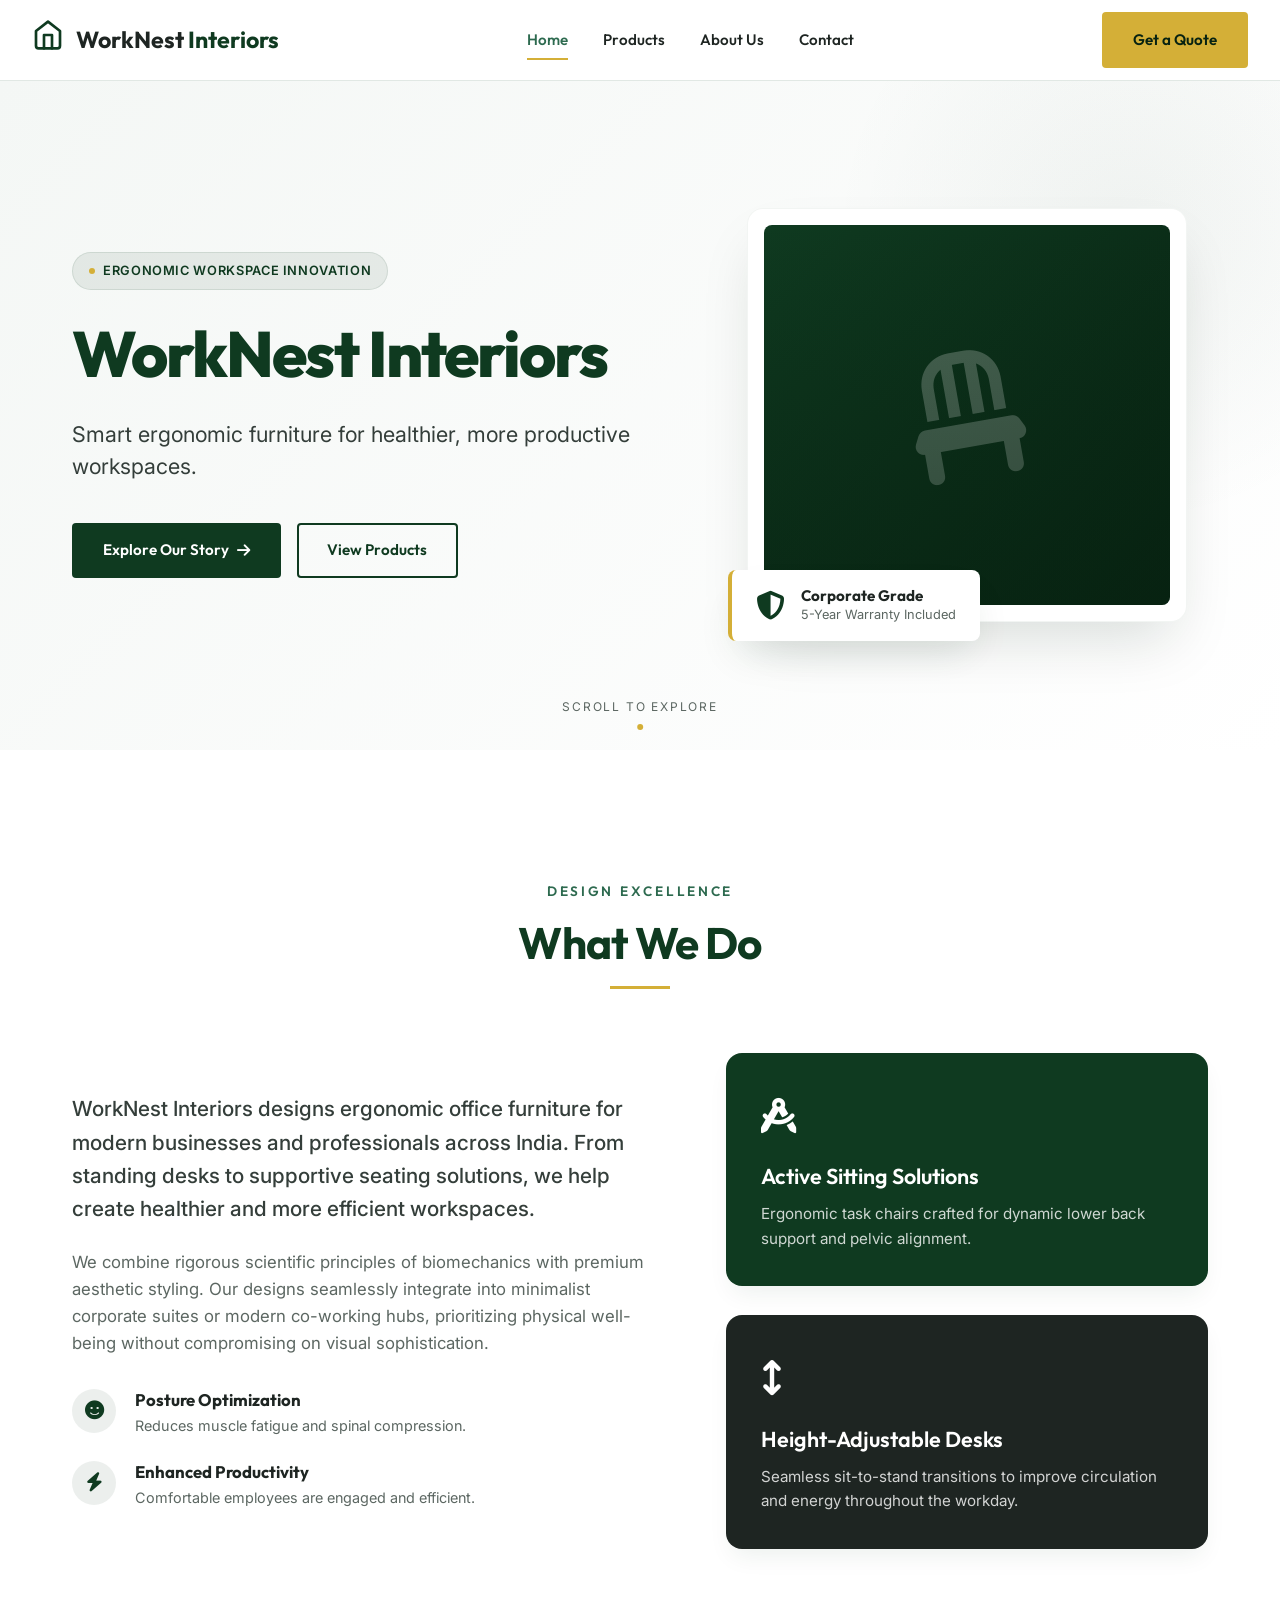
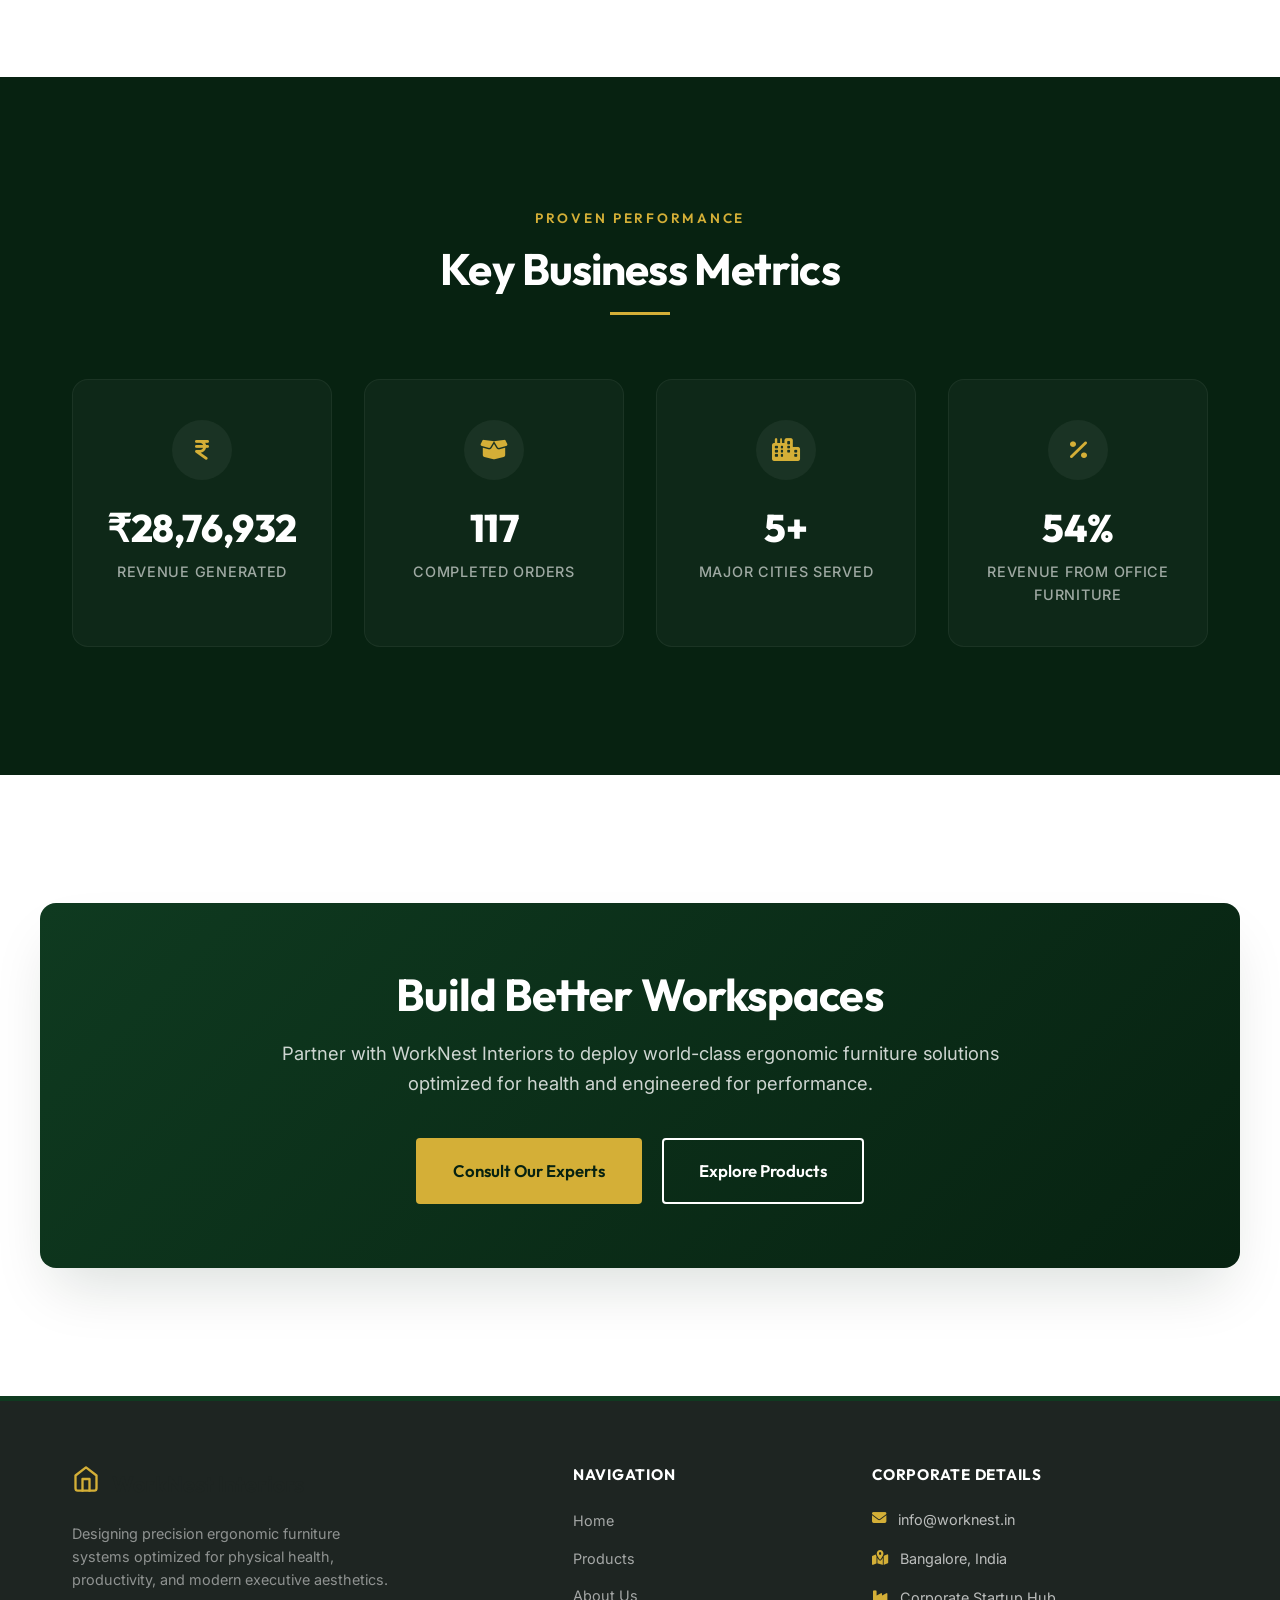
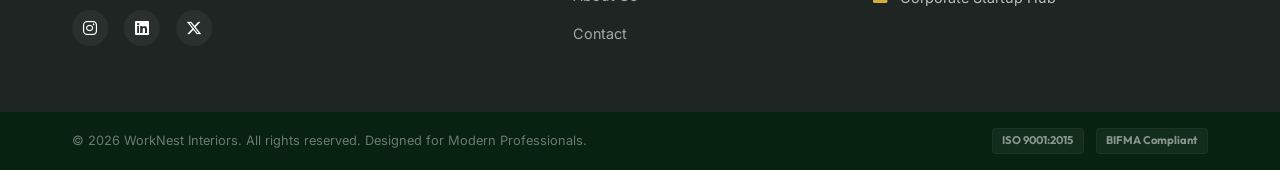
==== JS pro/index.html @ c4fb7d61 "Add files via upload" ====
<!DOCTYPE html>
<html lang="en">
<head>
    <meta charset="UTF-8">
    <meta name="viewport" content="width=device-width, initial-scale=1.0">
    <title>WorkNest Interiors | Premium Ergonomic Office Furniture</title>
    <meta name="description" content="Discover smart, professional ergonomic office furniture by WorkNest Interiors. Engineered for healthier, more productive modern business workspaces in India.">
    <!-- Google Fonts -->
    <link rel="preconnect" href="https://fonts.googleapis.com">
    <link rel="preconnect" href="https://fonts.gstatic.com" crossorigin>
    <link href="https://fonts.googleapis.com/css2?family=Inter:wght@300;400;500;600;700&family=Outfit:wght@300;400;500;600;700;800&display=swap" rel="stylesheet">
    <!-- Custom CSS -->
    <link rel="stylesheet" href="style.css">
    <!-- FontAwesome for Premium Icons -->
    <link rel="stylesheet" href="https://cdnjs.cloudflare.com/ajax/libs/font-awesome/6.4.0/css/all.min.css">
</head>
<body>

    <!-- Sticky Navbar -->
    <header class="navbar-header">
        <div class="nav-container">
            <a href="#home" class="nav-logo" id="logo-link">
                <span class="logo-icon">
                    <svg viewBox="0 0 24 24" fill="none" stroke="currentColor" stroke-width="2" stroke-linecap="round" stroke-linejoin="round">
                        <path d="M3 9l9-7 9 7v11a2 2 0 0 1-2 2H5a2 2 0 0 1-2-2z"></path>
                        <polyline points="9 22 9 12 15 12 15 22"></polyline>
                    </svg>
                </span>
                <span class="logo-text">WorkNest <span class="logo-accent">Interiors</span></span>
            </a>
            
            <nav class="nav-menu" id="nav-menu">
                <a href="#home" class="nav-link active" data-page="home">Home</a>
                <a href="#products" class="nav-link" data-page="products">Products</a>
                <a href="#about" class="nav-link" data-page="about">About Us</a>
                <a href="#contact" class="nav-link" data-page="contact">Contact</a>
            </nav>

            <div class="nav-actions">
                <a href="#contact" class="btn btn-secondary nav-cta" data-page="contact">Get a Quote</a>
                <button class="mobile-toggle" id="mobile-toggle" aria-label="Toggle navigation">
                    <span></span>
                    <span></span>
                    <span></span>
                </button>
            </div>
        </div>
    </header>

    <!-- Main Content Wrapper with Page Containers -->
    <main class="main-content">

        <!-- 1. HOME PAGE -->
        <div id="page-home" class="page-wrapper active">
            <!-- Hero Section -->
            <section class="hero-section">
                <div class="hero-bg-accent"></div>
                <div class="container hero-grid">
                    <div class="hero-content">
                        <div class="hero-badge animate-fade-in">
                            <span class="badge-dot"></span> Ergonomic Workspace Innovation
                        </div>
                        <h1 class="hero-title animate-slide-up">WorkNest Interiors</h1>
                        <p class="hero-tagline animate-slide-up-delay-1">Smart ergonomic furniture for healthier, more productive workspaces.</p>
                        <div class="hero-actions animate-slide-up-delay-2">
                            <a href="#about" class="btn btn-primary" data-page="about">
                                <span>Explore Our Story</span>
                                <i class="fa-solid fa-arrow-right"></i>
                            </a>
                            <a href="#products" class="btn btn-outline" data-page="products">View Products</a>
                        </div>
                    </div>
                    <div class="hero-visual animate-fade-in-right">
                        <div class="visual-card">
                            <div class="visual-img-placeholder">
                                <i class="fa-solid fa-chair visual-chair-icon"></i>
                                <div class="visual-overlay"></div>
                            </div>
                            <div class="visual-badge">
                                <i class="fa-solid fa-shield-halved"></i>
                                <div>
                                    <h4>Corporate Grade</h4>
                                    <p>5-Year Warranty Included</p>
                                </div>
                            </div>
                        </div>
                    </div>
                </div>
                <div class="scroll-indicator">
                    <span>Scroll to explore</span>
                    <div class="scroll-dot"></div>
                </div>
            </section>

            <!-- What We Do Section -->
            <section class="what-we-do">
                <div class="container">
                    <div class="section-header text-center">
                        <span class="sub-heading">Design Excellence</span>
                        <h2>What We Do</h2>
                        <div class="heading-line"></div>
                    </div>
                    <div class="wwd-grid">
                        <div class="wwd-content">
                            <p class="lead-text">
                                WorkNest Interiors designs ergonomic office furniture for modern businesses and professionals across India. From standing desks to supportive seating solutions, we help create healthier and more efficient workspaces.
                            </p>
                            <p class="body-text">
                                We combine rigorous scientific principles of biomechanics with premium aesthetic styling. Our designs seamlessly integrate into minimalist corporate suites or modern co-working hubs, prioritizing physical well-being without compromising on visual sophistication.
                            </p>
                            <div class="features-list">
                                <div class="feature-item">
                                    <div class="feature-icon"><i class="fa-solid fa-face-smile"></i></div>
                                    <div>
                                        <h4>Posture Optimization</h4>
                                        <p>Reduces muscle fatigue and spinal compression.</p>
                                    </div>
                                </div>
                                <div class="feature-item">
                                    <div class="feature-icon"><i class="fa-solid fa-bolt"></i></div>
                                    <div>
                                        <h4>Enhanced Productivity</h4>
                                        <p>Comfortable employees are engaged and efficient.</p>
                                    </div>
                                </div>
                            </div>
                        </div>
                        <div class="wwd-cards">
                            <div class="wwd-card card-green">
                                <div class="wwd-card-icon"><i class="fa-solid fa-compass-drafting"></i></div>
                                <h3>Active Sitting Solutions</h3>
                                <p>Ergonomic task chairs crafted for dynamic lower back support and pelvic alignment.</p>
                            </div>
                            <div class="wwd-card card-charcoal">
                                <div class="wwd-card-icon"><i class="fa-solid fa-arrows-up-down"></i></div>
                                <h3>Height-Adjustable Desks</h3>
                                <p>Seamless sit-to-stand transitions to improve circulation and energy throughout the workday.</p>
                            </div>
                        </div>
                    </div>
                </div>
            </section>

            <!-- Business Stats Section -->
            <section class="stats-section">
                <div class="container">
                    <div class="section-header text-center light-version">
                        <span class="sub-heading">Proven Performance</span>
                        <h2>Key Business Metrics</h2>
                        <div class="heading-line"></div>
                    </div>
                    <div class="stats-grid" id="stats-container">
                        <!-- Stat Card 1 -->
                        <div class="stat-card" data-target="3112300" data-prefix="₹" data-suffix="" data-speed="1.5" data-format="currency">
                            <div class="stat-icon-wrapper">
                                <i class="fa-solid fa-indian-rupee-sign"></i>
                            </div>
                            <h3 class="stat-number">₹0</h3>
                            <p class="stat-label">Revenue Generated</p>
                            <div class="stat-card-border"></div>
                        </div>
                        <!-- Stat Card 2 -->
                        <div class="stat-card" data-target="127" data-prefix="" data-suffix="" data-speed="1.2">
                            <div class="stat-icon-wrapper">
                                <i class="fa-solid fa-box-open"></i>
                            </div>
                            <h3 class="stat-number">0</h3>
                            <p class="stat-label">Completed Orders</p>
                            <div class="stat-card-border"></div>
                        </div>
                        <!-- Stat Card 3 -->
                        <div class="stat-card" data-target="6" data-prefix="" data-suffix="+" data-speed="1.0">
                            <div class="stat-icon-wrapper">
                                <i class="fa-solid fa-city"></i>
                            </div>
                            <h3 class="stat-number">0</h3>
                            <p class="stat-label">Major Cities Served</p>
                            <div class="stat-card-border"></div>
                        </div>
                        <!-- Stat Card 4 -->
                        <div class="stat-card" data-target="59" data-prefix="" data-suffix="%" data-speed="1.0">
                            <div class="stat-icon-wrapper">
                                <i class="fa-solid fa-percent"></i>
                            </div>
                            <h3 class="stat-number">0%</h3>
                            <p class="stat-label">Revenue from Office Furniture</p>
                            <div class="stat-card-border"></div>
                        </div>
                    </div>
                </div>
            </section>

            <!-- CTA Section -->
            <section class="home-cta-section">
                <div class="cta-inner container">
                    <div class="cta-content text-center">
                        <h2>Build Better Workspaces</h2>
                        <p>Partner with WorkNest Interiors to deploy world-class ergonomic furniture solutions optimized for health and engineered for performance.</p>
                        <div class="cta-btns">
                            <a href="#contact" class="btn btn-secondary btn-large" data-page="contact">Consult Our Experts</a>
                            <a href="#products" class="btn btn-outline-white btn-large" data-page="products">Explore Products</a>
                        </div>
                    </div>
                </div>
            </section>
        </div>

        <!-- 2. ABOUT US PAGE -->
        <div id="page-about" class="page-wrapper">
            <!-- About Hero Section -->
            <section class="about-hero">
                <div class="container">
                    <span class="sub-heading">Corporate Heritage</span>
                    <h1>Our Story</h1>
                    <div class="heading-line"></div>
                </div>
            </section>

            <!-- Section 1: Our Story Narrative -->
            <section class="about-narrative">
                <div class="container grid-2">
                    <div class="narrative-content">
                        <div class="narrative-badge">Est. 2018</div>
                        <h2>How WorkNest Interiors Was Born</h2>
                        <p class="narrative-text">
                            “WorkNest Interiors was founded by Anand and Meena after years of dealing with chronic back pain during their corporate careers. After spending nearly ₹80,000 on physiotherapy, they left their IT careers in 2018 to build ergonomic workspace solutions.”
                        </p>
                        <p class="body-text">
                            Having experienced first-hand the toll that poorly designed workplace furniture takes on health, focus, and long-term career stamina, our founders dedicated themselves to creating professional furniture solutions that solve posture fatigue permanently. Today, WorkNest Interiors blends engineering rigor with refined corporate aesthetics to serve high-performance teams.
                        </p>
                    </div>
                    <div class="narrative-visual">
                        <div class="narrative-image-card">
                            <div class="narrative-img-placeholder">
                                <i class="fa-solid fa-compass-drafting narrative-draft-icon"></i>
                                <div class="image-overlay"></div>
                            </div>
                            <div class="narrative-quote">
                                <i class="fa-solid fa-quote-left"></i>
                                <p>Designing for the human body, not just the physical space.</p>
                                <span>— Anand & Meena, Founders</span>
                            </div>
                        </div>
                    </div>
                </div>
            </section>

            <!-- Section 2: The Problem We Solve -->
            <section class="about-problem">
                <div class="container">
                    <div class="problem-container">
                        <div class="problem-header text-center">
                            <span class="problem-badge"><i class="fa-solid fa-triangle-exclamation"></i> The Problem We Solve</span>
                            <h2>Uncomfortable Workspaces Limit Professional Potential</h2>
                        </div>
                        <div class="problem-grid">
                            <div class="problem-card text-left">
                                <div class="problem-icon"><i class="fa-solid fa-circle-nodes"></i></div>
                                <h3>Ergonomic Friction</h3>
                                <p>“Many professionals spend long hours in uncomfortable workspaces that lead to posture issues and fatigue. WorkNest Interiors helps businesses create healthier offices through ergonomic furniture.”</p>
                            </div>
                            <div class="problem-visual-right">
                                <div class="solution-points">
                                    <div class="solution-item">
                                        <div class="sol-icon"><i class="fa-solid fa-check"></i></div>
                                        <div>
                                            <h4>Scientific Lumbosacral Support</h4>
                                            <p>Our seating options adapt to the natural curvature of the spine, preventing static posture fatigue.</p>
                                        </div>
                                    </div>
                                    <div class="solution-item">
                                        <div class="sol-icon"><i class="fa-solid fa-check"></i></div>
                                        <div>
                                            <h4>Dynamic Kinetic Movement</h4>
                                            <p>Smart designs encourage subtle shifts in seating dynamics to improve blood circulation and core strength.</p>
                                        </div>
                                    </div>
                                    <div class="solution-item">
                                        <div class="sol-icon"><i class="fa-solid fa-check"></i></div>
                                        <div>
                                            <h4>Modern Professional Aesthetics</h4>
                                            <p>Our sleek designs look exceptionally premium in modern boardrooms and private executive offices.</p>
                                        </div>
                                    </div>
                                </div>
                            </div>
                        </div>
                    </div>
                </div>
            </section>

            <!-- Section 3: Why WorkNest? (Exactly 3 Cards) -->
            <section class="why-worknest">
                <div class="container">
                    <div class="section-header text-center">
                        <span class="sub-heading">Our Core Strengths</span>
                        <h2>Why WorkNest?</h2>
                        <div class="heading-line"></div>
                    </div>
                    <div class="three-cards-grid">
                        <!-- Card 1 -->
                        <div class="why-card">
                            <div class="why-card-icon-wrapper">
                                <i class="fa-solid fa-map-location-dot"></i>
                            </div>
                            <div class="why-card-content">
                                <h3>Pan-India Distribution</h3>
                                <p class="why-card-stat">Trusted across 6 Indian cities</p>
                                <p class="why-card-desc">Establishing robust distribution and reliable on-site setup networks in primary commercial hubs.</p>
                            </div>
                            <div class="card-accent-bar"></div>
                        </div>
                        <!-- Card 2 -->
                        <div class="why-card">
                            <div class="why-card-icon-wrapper">
                                <i class="fa-solid fa-people-carry-box"></i>
                            </div>
                            <div class="why-card-content">
                                <h3>Customer Satisfaction</h3>
                                <p class="why-card-stat">127 completed customer orders</p>
                                <p class="why-card-desc">Delivering tailored professional furniture fit-outs with prompt fulfillment and professional assembly.</p>
                            </div>
                            <div class="card-accent-bar"></div>
                        </div>
                        <!-- Card 3 -->
                        <div class="why-card">
                            <div class="why-card-icon-wrapper">
                                <i class="fa-solid fa-chart-line"></i>
                            </div>
                            <div class="why-card-content">
                                <h3>Market Validation</h3>
                                <p class="why-card-stat">₹31 lakh+ completed revenue</p>
                                <p class="why-card-desc">A highly scalable, fast-growing startup verified by strong cash flows and corporate contracts.</p>
                            </div>
                            <div class="card-accent-bar"></div>
                        </div>
                    </div>
                </div>
            </section>
        </div>

        <!-- 3. PRODUCTS PAGE (Fleshed out placeholder) -->
        <div id="page-products" class="page-wrapper">
            <section class="products-hero">
                <div class="container">
                    <span class="sub-heading">Corporate Product Showcase</span>
                    <h1>Our Ergonomic Solutions</h1>
                    <div class="heading-line"></div>
                    <p class="lead-text-center">Engineered for health, productivity, and modern business elegance.</p>
                </div>
            </section>

            <!-- Product Showcase Section -->
            <section class="products-showcase-section">
                <div class="container">
                    <!-- Filters bar -->
                    <div class="products-filters">
                        <button class="filter-btn active" data-filter="all">All Solutions</button>
                        <button class="filter-btn" data-filter="seating">Active Seating</button>
                        <button class="filter-btn" data-filter="desks">Smart Desks</button>
                        <button class="filter-btn" data-filter="accessories">Accessories</button>
                    </div>

                    <!-- Products Grid -->
                    <div class="products-grid">
                        <!-- Product 1 -->
                        <div class="product-card" data-category="seating">
                            <div class="product-tag">Bestseller</div>
                            <div class="product-image-container">
                                <div class="product-placeholder-img">
                                    <i class="fa-solid fa-chair product-chair-icon"></i>
                                </div>
                                <button class="btn-product-quickview" onclick="openProductModal('SpinalCare Pro Task Chair', 'Premium ergonomic chair with self-adjusting lumbar support, 3D armrests, and dynamic mesh backing.')">
                                    <i class="fa-solid fa-eye"></i> Quick View
                                </button>
                            </div>
                            <div class="product-info">
                                <div class="product-meta">Active Seating</div>
                                <h3>SpinalCare Pro Task Chair</h3>
                                <p>Self-adjusting lumbar mechanism with synchronous tilt and ultra-breathable posture mesh backing.</p>
                                <div class="product-footer">
                                    <span class="warranty-badge"><i class="fa-solid fa-shield"></i> 5-Year Warranty</span>
                                    <a href="#contact" class="btn btn-outline btn-sm quote-btn-click" data-product="SpinalCare Pro Task Chair">Request Quote</a>
                                </div>
                            </div>
                        </div>

                        <!-- Product 2 -->
                        <div class="product-card" data-category="desks">
                            <div class="product-tag">Premium</div>
                            <div class="product-image-container">
                                <div class="product-placeholder-img">
                                    <i class="fa-solid fa-table-columns product-desk-icon"></i>
                                </div>
                                <button class="btn-product-quickview" onclick="openProductModal('AeroDesk Standing Desk', 'Smart electric dual-motor height adjustable desk with anti-collision tech, memory keypads, and sleek bamboo table top.')">
                                    <i class="fa-solid fa-eye"></i> Quick View
                                </button>
                            </div>
                            <div class="product-info">
                                <div class="product-meta">Smart Desks</div>
                                <h3>AeroDesk Standing Desk</h3>
                                <p>Dual-motor active height configuration with custom preset memory, solid core, and anti-collision system.</p>
                                <div class="product-footer">
                                    <span class="warranty-badge"><i class="fa-solid fa-shield"></i> 3-Year Warranty</span>
                                    <a href="#contact" class="btn btn-outline btn-sm quote-btn-click" data-product="AeroDesk Standing Desk">Request Quote</a>
                                </div>
                            </div>
                        </div>

                        <!-- Product 3 -->
                        <div class="product-card" data-category="seating">
                            <div class="product-image-container">
                                <div class="product-placeholder-img">
                                    <i class="fa-solid fa-couch product-chair-icon"></i>
                                </div>
                                <button class="btn-product-quickview" onclick="openProductModal('ActiveStool Dynamic Seating', 'Ergonomic wobble stool designed for active sitting, engaging core muscles and promoting high concentration levels.')">
                                    <i class="fa-solid fa-eye"></i> Quick View
                                </button>
                            </div>
                            <div class="product-info">
                                <div class="product-meta">Active Seating</div>
                                <h3>ActiveStool Dynamic Seating</h3>
                                <p>Specially engineered weighted tilt base to enable healthy micro-movements and active core engagement.</p>
                                <div class="product-footer">
                                    <span class="warranty-badge"><i class="fa-solid fa-shield"></i> 3-Year Warranty</span>
                                    <a href="#contact" class="btn btn-outline btn-sm quote-btn-click" data-product="ActiveStool Dynamic Seating">Request Quote</a>
                                </div>
                            </div>
                        </div>

                        <!-- Product 4 -->
                        <div class="product-card" data-category="accessories">
                            <div class="product-image-container">
                                <div class="product-placeholder-img">
                                    <i class="fa-solid fa-cubes product-acc-icon"></i>
                                </div>
                                <button class="btn-product-quickview" onclick="openProductModal('NestLumbar Memory Support', 'Orthopedic memory foam seat and back support cushions that instantly elevate comfort in any office environment.')">
                                    <i class="fa-solid fa-eye"></i> Quick View
                                </button>
                            </div>
                            <div class="product-info">
                                <div class="product-meta">Accessories</div>
                                <h3>NestLumbar Memory Support</h3>
                                <p>High-density memory foam engineered specifically for lumbar alignment, compatible with any seat setup.</p>
                                <div class="product-footer">
                                    <span class="warranty-badge"><i class="fa-solid fa-shield"></i> 1-Year Warranty</span>
                                    <a href="#contact" class="btn btn-outline btn-sm quote-btn-click" data-product="NestLumbar Memory Support">Request Quote</a>
                                </div>
                            </div>
                        </div>
                    </div>

                    <!-- Products Placeholder Notice -->
                    <div class="products-placeholder-footer text-center">
                        <div class="placeholder-decor">
                            <i class="fa-solid fa-circle-nodes"></i>
                            <span class="decor-line"></span>
                            <i class="fa-solid fa-circle-nodes"></i>
                        </div>
                        <h3>Investor & Corporate Fitouts</h3>
                        <p>Our complete catalog spans over 40+ products with bespoke finishing, commercial colorways, and integrated wire-management configurations. Let's design your executive suites and dynamic spaces together.</p>
                        <a href="#contact" class="btn btn-primary" data-page="contact">Request Full Catalog & Fabric Samples</a>
                    </div>
                </div>
            </section>
        </div>

        <!-- 4. CONTACT PAGE (Fleshed out placeholder) -->
        <div id="page-contact" class="page-wrapper">
            <section class="contact-hero">
                <div class="container">
                    <span class="sub-heading">Partner with WorkNest</span>
                    <h1>Connect With Our Team</h1>
                    <div class="heading-line"></div>
                    <p class="lead-text-center">Ready to transform your workspace? Reach out for premium custom-fit orders, floor planning, and corporate bulk quotes.</p>
                </div>
            </section>

            <!-- Contact Grid Section -->
            <section class="contact-grid-section">
                <div class="container contact-layout">
                    <!-- Contact Form Card -->
                    <div class="contact-form-card">
                        <h3>Request Consultation & Bulk Quote</h3>
                        <p class="form-sub">Fill out the form below, and an ergonomic consultant will respond within 2 business hours.</p>
                        
                        <form id="corporate-contact-form" onsubmit="handleContactSubmit(event)">
                            <div class="form-row">
                                <div class="form-group">
                                    <label for="contact-name">Full Name <span class="required">*</span></label>
                                    <input type="text" id="contact-name" name="name" placeholder="John Doe" required>
                                </div>
                                <div class="form-group">
                                    <label for="contact-email">Corporate Email <span class="required">*</span></label>
                                    <input type="email" id="contact-email" name="email" placeholder="john@company.com" required>
                                </div>
                            </div>

                            <div class="form-row">
                                <div class="form-group">
                                    <label for="contact-phone">Phone Number <span class="required">*</span></label>
                                    <input type="tel" id="contact-phone" name="phone" placeholder="+91 XXXXX XXXXX" required>
                                </div>
                                <div class="form-group">
                                    <label for="contact-interest">I am interested in <span class="required">*</span></label>
                                    <select id="contact-interest" name="interest" required>
                                        <option value="" disabled selected>Select option</option>
                                        <option value="corporate-bulk">Corporate Bulk Order (10+ items)</option>
                                        <option value="office-consultation">Ergonomic Office Consultation</option>
                                        <option value="retail-home-office">Premium Single Office / Home Setups</option>
                                        <option value="custom-solution">Bespoke Design / Special Customizations</option>
                                    </select>
                                </div>
                            </div>

                            <div class="form-group select-product-group" id="product-quote-container" style="display: none;">
                                <label for="contact-product">Selected Product</label>
                                <input type="text" id="contact-product" name="selected_product" readonly>
                            </div>

                            <div class="form-group">
                                <label for="contact-message">Project Specifications / Requirements</label>
                                <textarea id="contact-message" name="message" rows="5" placeholder="Let us know your desk dimensions, employee count, or the specific postures you're styling for."></textarea>
                            </div>

                            <button type="submit" class="btn btn-primary btn-full-width">
                                <span>Submit Inquiry</span>
                                <i class="fa-solid fa-paper-plane"></i>
                            </button>
                        </form>

                        <!-- Form Status Message -->
                        <div id="form-status" class="form-status-alert"></div>
                    </div>

                    <!-- Contact Details Sidebar -->
                    <div class="contact-details-sidebar">
                        <div class="detail-block">
                            <h3>Corporate Head Office</h3>
                            <p class="office-location"><i class="fa-solid fa-map-pin"></i> Bangalore, India</p>
                            <p class="office-sub">Hub for technical design, prototyping, and operations.</p>
                        </div>

                        <div class="detail-block">
                            <h3>Direct Inquiries</h3>
                            <ul class="direct-list">
                                <li>
                                    <div class="direct-icon"><i class="fa-solid fa-envelope"></i></div>
                                    <div>
                                        <h4>Email Support</h4>
                                        <a href="mailto:info@worknest.in" class="email-link">info@worknest.in</a>
                                    </div>
                                </li>
                                <li>
                                    <div class="direct-icon"><i class="fa-solid fa-hashtag"></i></div>
                                    <div>
                                        <h4>Instagram</h4>
                                        <a href="https://instagram.com/worknestinteriors" target="_blank" class="social-link">@worknestinteriors</a>
                                    </div>
                                </li>
                            </ul>
                        </div>

                        <div class="detail-block map-block">
                            <div class="map-placeholder">
                                <div class="map-grid-lines"></div>
                                <div class="map-pulse-point"></div>
                                <div class="map-labels">
                                    <span class="city-name">Bangalore HQ</span>
                                    <span class="coord">12.9716° N, 77.5946° E</span>
                                </div>
                            </div>
                        </div>
                    </div>
                </div>
            </section>

            <!-- FAQ Accordion (For highly functional corporate appearance) -->
            <section class="faq-section">
                <div class="container small-width">
                    <div class="section-header text-center">
                        <span class="sub-heading">Corporate FAQ</span>
                        <h2>Frequently Asked Questions</h2>
                        <div class="heading-line"></div>
                    </div>
                    <div class="faq-accordion">
                        <div class="faq-item">
                            <button class="faq-toggle">
                                <span>Do you ship pan-India?</span>
                                <i class="fa-solid fa-chevron-down"></i>
                            </button>
                            <div class="faq-content">
                                <p>Yes, WorkNest Interiors actively serves businesses and corporate offices across 6 major Indian cities, offering safe logistics, white-glove inside delivery, and professional on-site setup.</p>
                            </div>
                        </div>
                        <div class="faq-item">
                            <button class="faq-toggle">
                                <span>What is the standard warranty on WorkNest furniture?</span>
                                <i class="fa-solid fa-chevron-down"></i>
                            </button>
                            <div class="faq-content">
                                <p>We offer a robust 5-year warranty on all task seating and mechanical parts, and a 3-year warranty on standing desks and electrical motorized components, verifying our commitment to industrial-grade standards.</p>
                            </div>
                        </div>
                        <div class="faq-item">
                            <button class="faq-toggle">
                                <span>Can we customize colors and textures for bulk office fit-outs?</span>
                                <i class="fa-solid fa-chevron-down"></i>
                            </button>
                            <div class="faq-content">
                                <p>Absolutely. We collaborate directly with designers and workspace planners to source customized mesh colors, table top dimensions, and matte/metallic textures aligning with your corporate identity.</p>
                            </div>
                        </div>
                    </div>
                </div>
            </section>
        </div>

    </main>

    <!-- Product Details Modal (Quick View) -->
    <div class="product-modal-backdrop" id="product-modal">
        <div class="product-modal">
            <button class="modal-close" onclick="closeProductModal()">&times;</button>
            <div class="modal-grid">
                <div class="modal-visual">
                    <div class="modal-placeholder-img">
                        <i class="fa-solid fa-circle-nodes"></i>
                    </div>
                </div>
                <div class="modal-info">
                    <span class="modal-tag">Featured Ergonomics</span>
                    <h2 id="modal-title">Product Title</h2>
                    <p id="modal-desc" class="modal-description">Product Description here...</p>
                    <div class="modal-specs">
                        <div class="spec-row">
                            <span class="spec-name">Origin:</span>
                            <span class="spec-value">Made in India</span>
                        </div>
                        <div class="spec-row">
                            <span class="spec-name">Design Standards:</span>
                            <span class="spec-value">BIFMA Level 3 Certified</span>
                        </div>
                        <div class="spec-row">
                            <span class="spec-name">Corporate Grade:</span>
                            <span class="spec-value">100% Recyclable Components</span>
                        </div>
                    </div>
                    <div class="modal-footer-action">
                        <a href="#contact" class="btn btn-primary" id="modal-quote-btn" onclick="closeProductModal()">
                            <span>Inquire / Request Quote</span>
                            <i class="fa-solid fa-paper-plane"></i>
                        </a>
                    </div>
                </div>
            </div>
        </div>
    </div>

    <!-- Global Footer -->
    <footer class="global-footer">
        <div class="container footer-grid">
            <div class="footer-brand">
                <a href="#home" class="footer-logo" data-page="home">
                    <span class="logo-icon">
                        <svg viewBox="0 0 24 24" fill="none" stroke="currentColor" stroke-width="2" stroke-linecap="round" stroke-linejoin="round">
                            <path d="M3 9l9-7 9 7v11a2 2 0 0 1-2 2H5a2 2 0 0 1-2-2z"></path>
                            <polyline points="9 22 9 12 15 12 15 22"></polyline>
                        </svg>
                    </span>
                    <span class="logo-text">WorkNest Interiors</span>
                </a>
                <p class="footer-brand-pitch">Designing precision ergonomic furniture systems optimized for physical health, productivity, and modern executive aesthetics.</p>
                <div class="footer-socials">
                    <a href="https://instagram.com/worknestinteriors" target="_blank" aria-label="Instagram"><i class="fa-brands fa-instagram"></i></a>
                    <a href="#" aria-label="LinkedIn"><i class="fa-brands fa-linkedin"></i></a>
                    <a href="#" aria-label="Twitter"><i class="fa-brands fa-x-twitter"></i></a>
                </div>
            </div>
            
            <div class="footer-links">
                <h4>Navigation</h4>
                <ul>
                    <li><a href="#home" data-page="home">Home</a></li>
                    <li><a href="#products" data-page="products">Products</a></li>
                    <li><a href="#about" data-page="about">About Us</a></li>
                    <li><a href="#contact" data-page="contact">Contact</a></li>
                </ul>
            </div>

            <div class="footer-contact">
                <h4>Corporate Details</h4>
                <ul class="contact-details-list">
                    <li>
                        <i class="fa-solid fa-envelope"></i>
                        <a href="mailto:info@worknest.in">info@worknest.in</a>
                    </li>
                    <li>
                        <i class="fa-solid fa-map-location-dot"></i>
                        <span>Bangalore, India</span>
                    </li>
                    <li>
                        <i class="fa-solid fa-industry"></i>
                        <span>Corporate Startup Hub</span>
                    </li>
                </ul>
            </div>
        </div>
        
        <div class="footer-bottom">
            <div class="container bottom-flex">
                <p>&copy; 2026 WorkNest Interiors. All rights reserved. Designed for Modern Professionals.</p>
                <div class="footer-badges">
                    <span class="legal-badge">ISO 9001:2015</span>
                    <span class="legal-badge">BIFMA Compliant</span>
                </div>
            </div>
        </div>
    </footer>

    <!-- Custom Script -->
    <script src="app.js"></script>
</body>
</html>
---- JS pro/style.css ----
/* -------------------------------------------------------------
   WORKNEST INTERIORS - PREMIUM STYLE SHEETS
   Author: Antigravity Team
   Design System: Deep Emerald Green, Charcoal, Off-White, & Premium Gold
   ------------------------------------------------------------- */

/* --- ROOT VARIABLES (DESIGN TOKENS) --- */
:root {
    /* Color Palette */
    --color-primary: #0F3A20;            /* Rich Emerald Dark Green */
    --color-primary-dark: #072211;       /* Deep Forest Obsidian */
    --color-primary-light: #2D6A4F;      /* Vibrant Accent Sage */
    --color-primary-glow: rgba(15, 58, 32, 0.08);
    --color-charcoal: #1E2522;           /* Deep Corporate Charcoal */
    --color-charcoal-light: #343E3A;     /* Soft Charcoal body */
    --color-charcoal-muted: #5C6762;     /* Muted body text */
    --color-bg-light: #F4F7F5;           /* Clean, Warm Off-White */
    --color-white: #FFFFFF;
    --color-gold: #D4AF37;               /* Subtle Premium Gold Accent */
    --color-gold-hover: #C5A028;
    --color-border: #E1E8E4;             /* Very soft light borders */
    
    /* Typography */
    --font-heading: 'Outfit', sans-serif;
    --font-body: 'Inter', sans-serif;
    
    /* Spacing */
    --spacing-xs: 0.5rem;
    --spacing-sm: 1rem;
    --spacing-md: 2rem;
    --spacing-lg: 4rem;
    --spacing-xl: 8rem;
    
    /* Effects */
    --shadow-sm: 0 4px 6px -1px rgba(15, 58, 32, 0.05);
    --shadow-md: 0 12px 24px -6px rgba(15, 58, 32, 0.08);
    --shadow-lg: 0 20px 40px -10px rgba(15, 58, 32, 0.12);
    --shadow-premium: 0 30px 60px -15px rgba(7, 34, 17, 0.15);
    --border-radius-sm: 4px;
    --border-radius-md: 8px;
    --border-radius-lg: 16px;
    
    /* Motion */
    --transition-fast: 0.25s cubic-bezier(0.25, 0.8, 0.25, 1);
    --transition-smooth: 0.5s cubic-bezier(0.16, 1, 0.3, 1);
    --transition-slow: 0.8s cubic-bezier(0.16, 1, 0.3, 1);
}

/* --- BASE STYLES & RESET --- */
* {
    margin: 0;
    padding: 0;
    box-sizing: border-box;
}

html {
    scroll-behavior: smooth;
    font-size: 16px;
}

body {
    font-family: var(--font-body);
    background-color: var(--color-white);
    color: var(--color-charcoal-light);
    line-height: 1.6;
    overflow-x: hidden;
    -webkit-font-smoothing: antialiased;
}

a {
    text-decoration: none;
    color: inherit;
    transition: var(--transition-fast);
}

ul {
    list-style: none;
}

img {
    max-width: 100%;
    display: block;
}

/* --- TYPOGRAPHY & GENERAL --- */
h1, h2, h3, h4, h5, h6 {
    font-family: var(--font-heading);
    color: var(--color-charcoal);
    font-weight: 700;
    line-height: 1.25;
}

h1 {
    font-size: clamp(2.5rem, 5vw, 4.5rem);
    font-weight: 800;
    letter-spacing: -0.03em;
}

h2 {
    font-size: clamp(2rem, 3.5vw, 2.75rem);
    letter-spacing: -0.02em;
}

h3 {
    font-size: 1.5rem;
    font-weight: 600;
}

p {
    font-size: 1.05rem;
    color: var(--color-charcoal-muted);
}

.container {
    width: 100%;
    max-width: 1200px;
    margin: 0 auto;
    padding: 0 var(--spacing-md);
}

.container.small-width {
    max-width: 800px;
}

.text-center {
    text-align: center;
}

.text-left {
    text-align: left;
}

/* Section Header Utility */
.section-header {
    margin-bottom: var(--spacing-lg);
}

.sub-heading {
    text-transform: uppercase;
    font-family: var(--font-heading);
    font-weight: 600;
    font-size: 0.85rem;
    letter-spacing: 0.2em;
    color: var(--color-primary-light);
    display: inline-block;
    margin-bottom: 0.75rem;
}

.section-header h2 {
    color: var(--color-primary);
    margin-bottom: 1rem;
}

.heading-line {
    width: 60px;
    height: 3px;
    background-color: var(--color-gold);
    margin: 0 auto;
}

.text-left .heading-line {
    margin: 0;
}

.lead-text-center {
    font-size: 1.25rem;
    max-width: 700px;
    margin: 0 auto;
    color: var(--color-charcoal-muted);
}

/* --- BUTTONS --- */
.btn {
    display: inline-flex;
    align-items: center;
    justify-content: center;
    gap: 0.5rem;
    padding: 0.85rem 1.8rem;
    font-family: var(--font-heading);
    font-weight: 600;
    font-size: 0.95rem;
    border-radius: var(--border-radius-sm);
    cursor: pointer;
    transition: var(--transition-fast);
    border: 2px solid transparent;
}

.btn-primary {
    background-color: var(--color-primary);
    color: var(--color-white);
}

.btn-primary:hover {
    background-color: var(--color-primary-dark);
    transform: translateY(-2px);
    box-shadow: 0 8px 20px -4px rgba(15, 58, 32, 0.3);
}

.btn-secondary {
    background-color: var(--color-gold);
    color: var(--color-primary-dark);
}

.btn-secondary:hover {
    background-color: var(--color-gold-hover);
    transform: translateY(-2px);
    box-shadow: 0 8px 20px -4px rgba(212, 175, 55, 0.3);
}

.btn-outline {
    border-color: var(--color-primary);
    color: var(--color-primary);
    background-color: transparent;
}

.btn-outline:hover {
    background-color: var(--color-primary-glow);
    transform: translateY(-2px);
}

.btn-outline-white {
    border-color: var(--color-white);
    color: var(--color-white);
    background-color: transparent;
}

.btn-outline-white:hover {
    background-color: var(--color-white);
    color: var(--color-primary-dark);
    transform: translateY(-2px);
}

.btn-sm {
    padding: 0.5rem 1.2rem;
    font-size: 0.85rem;
}

.btn-large {
    padding: 1.1rem 2.2rem;
    font-size: 1.05rem;
}

.btn-full-width {
    width: 100%;
}

/* --- STICKY NAVBAR --- */
.navbar-header {
    position: fixed;
    top: 0;
    left: 0;
    width: 100%;
    z-index: 1000;
    background-color: rgba(255, 255, 255, 0.9);
    backdrop-filter: blur(10px);
    border-bottom: 1px solid var(--color-border);
    transition: var(--transition-fast);
}

.navbar-header.scrolled {
    background-color: rgba(15, 58, 32, 0.98);
    border-bottom-color: transparent;
    box-shadow: var(--shadow-lg);
}

.navbar-header.scrolled .logo-text, 
.navbar-header.scrolled .nav-link,
.navbar-header.scrolled .logo-icon svg {
    color: var(--color-white);
}

.navbar-header.scrolled .logo-accent {
    color: var(--color-gold);
}

.navbar-header.scrolled .nav-link:hover,
.navbar-header.scrolled .nav-link.active {
    color: var(--color-gold);
}

.nav-container {
    max-width: 1300px;
    margin: 0 auto;
    height: 80px;
    padding: 0 var(--spacing-md);
    display: flex;
    align-items: center;
    justify-content: space-between;
}

.nav-logo {
    display: flex;
    align-items: center;
    gap: 0.75rem;
    font-family: var(--font-heading);
    font-weight: 700;
    font-size: 1.45rem;
}

.logo-icon svg {
    width: 32px;
    height: 32px;
    color: var(--color-primary);
    transition: var(--transition-fast);
}

.logo-text {
    color: var(--color-charcoal);
    transition: var(--transition-fast);
}

.logo-accent {
    color: var(--color-primary);
    transition: var(--transition-fast);
}

.nav-menu {
    display: flex;
    align-items: center;
    gap: 2.2rem;
}

.nav-link {
    font-family: var(--font-heading);
    font-weight: 550;
    font-size: 0.95rem;
    color: var(--color-charcoal);
    position: relative;
    padding: 0.5rem 0;
}

.nav-link::after {
    content: '';
    position: absolute;
    bottom: 0;
    left: 0;
    width: 0;
    height: 2px;
    background-color: var(--color-gold);
    transition: var(--transition-fast);
}

.nav-link:hover::after,
.nav-link.active::after {
    width: 100%;
}

.nav-link.active {
    color: var(--color-primary-light);
}

.nav-actions {
    display: flex;
    align-items: center;
    gap: 1rem;
}

.mobile-toggle {
    display: none;
    flex-direction: column;
    justify-content: space-between;
    width: 24px;
    height: 18px;
    background: transparent;
    border: none;
    cursor: pointer;
    z-index: 1100;
}

.mobile-toggle span {
    width: 100%;
    height: 2px;
    background-color: var(--color-charcoal);
    transition: var(--transition-fast);
}

.navbar-header.scrolled .mobile-toggle span {
    background-color: var(--color-white);
}

/* --- PAGE ROUTER SETUP --- */
.main-content {
    margin-top: 80px; /* offset for fixed header */
    min-height: calc(100vh - 80px - 350px); /* Fill space, footer offset */
    position: relative;
}

.page-wrapper {
    display: none;
    opacity: 0;
    transform: translateY(15px);
    transition: opacity 0.5s ease-out, transform 0.5s ease-out;
}

.page-wrapper.active {
    display: block;
    opacity: 1;
    transform: translateY(0);
}

/* --- 1. HOME PAGE STYLES --- */

/* Hero Section */
.hero-section {
    position: relative;
    padding: var(--spacing-xl) 0;
    background: linear-gradient(135deg, var(--color-bg-light) 0%, #FFFFFF 100%);
    overflow: hidden;
}

.hero-bg-accent {
    position: absolute;
    top: -150px;
    right: -150px;
    width: 600px;
    height: 600px;
    border-radius: 50%;
    background: radial-gradient(circle, rgba(15, 58, 32, 0.05) 0%, rgba(255, 255, 255, 0) 70%);
    z-index: 1;
}

.hero-grid {
    display: grid;
    grid-template-columns: 1.1fr 0.9fr;
    gap: var(--spacing-lg);
    align-items: center;
    position: relative;
    z-index: 2;
}

.hero-badge {
    display: inline-flex;
    align-items: center;
    gap: 0.5rem;
    padding: 0.5rem 1rem;
    background-color: var(--color-primary-glow);
    border: 1px solid rgba(15, 58, 32, 0.1);
    color: var(--color-primary);
    border-radius: 50px;
    font-size: 0.8rem;
    font-weight: 600;
    text-transform: uppercase;
    letter-spacing: 0.05em;
    margin-bottom: 1.5rem;
}

.badge-dot {
    width: 6px;
    height: 6px;
    border-radius: 50%;
    background-color: var(--color-gold);
    display: inline-block;
}

.hero-title {
    font-family: var(--font-heading);
    color: var(--color-primary);
    margin-bottom: 1.5rem;
}

.hero-tagline {
    font-size: 1.35rem;
    line-height: 1.5;
    color: var(--color-charcoal-light);
    margin-bottom: 2.5rem;
    max-width: 580px;
}

.hero-actions {
    display: flex;
    gap: 1rem;
    flex-wrap: wrap;
}

.hero-visual {
    display: flex;
    justify-content: center;
    align-items: center;
}

.visual-card {
    background-color: var(--color-white);
    border-radius: var(--border-radius-lg);
    padding: var(--spacing-sm);
    box-shadow: var(--shadow-premium);
    position: relative;
    width: 100%;
    max-width: 440px;
    border: 1px solid rgba(15, 58, 32, 0.05);
}

.visual-img-placeholder {
    width: 100%;
    height: 380px;
    background: linear-gradient(135deg, var(--color-primary) 0%, var(--color-primary-dark) 100%);
    border-radius: var(--border-radius-md);
    position: relative;
    display: flex;
    align-items: center;
    justify-content: center;
    overflow: hidden;
}

.visual-chair-icon {
    font-size: 8rem;
    color: var(--color-white);
    opacity: 0.25;
    transform: rotate(-10deg);
    animation: chair-float 6s ease-in-out infinite;
}

.visual-overlay {
    position: absolute;
    top: 0;
    left: 0;
    width: 100%;
    height: 100%;
    background: linear-gradient(0deg, rgba(7, 34, 17, 0.4) 0%, rgba(255, 255, 255, 0) 100%);
}

.visual-badge {
    position: absolute;
    bottom: -20px;
    left: -20px;
    background-color: var(--color-white);
    border-radius: var(--border-radius-md);
    padding: 1rem 1.5rem;
    display: flex;
    align-items: center;
    gap: 1rem;
    box-shadow: var(--shadow-lg);
    border-left: 4px solid var(--color-gold);
}

.visual-badge i {
    font-size: 1.8rem;
    color: var(--color-primary);
}

.visual-badge h4 {
    font-size: 0.95rem;
    font-weight: 700;
    color: var(--color-charcoal);
}

.visual-badge p {
    font-size: 0.8rem;
    color: var(--color-charcoal-muted);
}

.scroll-indicator {
    position: absolute;
    bottom: 20px;
    left: 50%;
    transform: translateX(-50%);
    display: flex;
    flex-direction: column;
    align-items: center;
    gap: 0.5rem;
    font-size: 0.75rem;
    text-transform: uppercase;
    letter-spacing: 0.15em;
    color: var(--color-charcoal-muted);
    z-index: 5;
}

.scroll-dot {
    width: 6px;
    height: 6px;
    border-radius: 50%;
    background-color: var(--color-gold);
    animation: scroll-ping 2s infinite;
}

/* Floating Animations */
@keyframes chair-float {
    0%, 100% { transform: translateY(0) rotate(-10deg); }
    50% { transform: translateY(-15px) rotate(-8deg); }
}

@keyframes scroll-ping {
    0% { transform: scale(1); opacity: 1; }
    50% { transform: scale(2.2); opacity: 0.3; }
    100% { transform: scale(1); opacity: 1; }
}

/* What We Do Section */
.what-we-do {
    padding: var(--spacing-xl) 0;
    background-color: var(--color-white);
}

.wwd-grid {
    display: grid;
    grid-template-columns: 1.1fr 0.9fr;
    gap: var(--spacing-lg);
    align-items: center;
}

.lead-text {
    font-size: 1.3rem;
    color: var(--color-charcoal-light);
    font-weight: 500;
    line-height: 1.6;
    margin-bottom: 1.5rem;
}

.body-text {
    color: var(--color-charcoal-muted);
    margin-bottom: 2rem;
}

.features-list {
    display: flex;
    flex-direction: column;
    gap: 1.5rem;
}

.feature-item {
    display: flex;
    gap: 1.2rem;
}

.feature-icon {
    width: 44px;
    height: 44px;
    border-radius: 50%;
    background-color: var(--color-primary-glow);
    display: flex;
    align-items: center;
    justify-content: center;
    flex-shrink: 0;
}

.feature-icon i {
    color: var(--color-primary);
    font-size: 1.2rem;
}

.feature-item h4 {
    font-size: 1.05rem;
    margin-bottom: 0.25rem;
    color: var(--color-charcoal);
}

.feature-item p {
    font-size: 0.9rem;
}

.wwd-cards {
    display: flex;
    flex-direction: column;
    gap: 1.8rem;
}

.wwd-card {
    padding: 2.2rem;
    border-radius: var(--border-radius-lg);
    position: relative;
    overflow: hidden;
    box-shadow: var(--shadow-md);
    transition: var(--transition-smooth);
}

.wwd-card:hover {
    transform: translateY(-5px);
    box-shadow: var(--shadow-lg);
}

.wwd-card-icon {
    font-size: 2.2rem;
    margin-bottom: 1.2rem;
}

.wwd-card h3 {
    font-size: 1.35rem;
    margin-bottom: 0.75rem;
}

.wwd-card p {
    font-size: 0.95rem;
}

.card-green {
    background-color: var(--color-primary);
}

.card-green h3, .card-green p, .card-green .wwd-card-icon i {
    color: var(--color-white);
}

.card-green p {
    color: rgba(255, 255, 255, 0.8);
}

.card-green .wwd-card-icon {
    color: var(--color-gold);
}

.card-charcoal {
    background-color: var(--color-charcoal);
}

.card-charcoal h3, .card-charcoal p, .card-charcoal .wwd-card-icon i {
    color: var(--color-white);
}

.card-charcoal p {
    color: rgba(255, 255, 255, 0.8);
}

.card-charcoal .wwd-card-icon {
    color: var(--color-gold);
}

/* Business Stats Section */
.stats-section {
    padding: var(--spacing-xl) 0;
    background-color: var(--color-primary-dark);
    color: var(--color-white);
    position: relative;
}

.section-header.light-version h2 {
    color: var(--color-white);
}

.section-header.light-version .sub-heading {
    color: var(--color-gold);
}

.stats-grid {
    display: grid;
    grid-template-columns: repeat(auto-fit, minmax(230px, 1fr));
    gap: var(--spacing-md);
}

.stat-card {
    background-color: rgba(255, 255, 255, 0.03);
    border: 1px solid rgba(255, 255, 255, 0.05);
    border-radius: var(--border-radius-lg);
    padding: 2.5rem 2rem;
    text-align: center;
    position: relative;
    overflow: hidden;
    transition: var(--transition-smooth);
}

.stat-card:hover {
    background-color: rgba(255, 255, 255, 0.06);
    transform: translateY(-8px);
    border-color: rgba(212, 175, 55, 0.2);
}

.stat-icon-wrapper {
    width: 60px;
    height: 60px;
    border-radius: 50%;
    background-color: rgba(255, 255, 255, 0.05);
    display: flex;
    align-items: center;
    justify-content: center;
    margin: 0 auto 1.5rem;
    transition: var(--transition-fast);
}

.stat-card:hover .stat-icon-wrapper {
    background-color: var(--color-gold);
    color: var(--color-primary-dark);
}

.stat-icon-wrapper i {
    font-size: 1.4rem;
    color: var(--color-gold);
    transition: var(--transition-fast);
}

.stat-card:hover .stat-icon-wrapper i {
    color: var(--color-primary-dark);
}

.stat-number {
    font-family: var(--font-heading);
    font-size: clamp(2rem, 3vw, 2.75rem);
    font-weight: 800;
    color: var(--color-white);
    margin-bottom: 0.5rem;
    letter-spacing: -0.01em;
}

.stat-card:hover .stat-number {
    color: var(--color-gold);
}

.stat-label {
    font-size: 0.9rem;
    color: rgba(255, 255, 255, 0.6);
    font-weight: 500;
    text-transform: uppercase;
    letter-spacing: 0.05em;
}

.stat-card-border {
    position: absolute;
    bottom: 0;
    left: 0;
    width: 0;
    height: 4px;
    background-color: var(--color-gold);
    transition: var(--transition-smooth);
}

.stat-card:hover .stat-card-border {
    width: 100%;
}

/* Home CTA Section */
.home-cta-section {
    padding: var(--spacing-xl) 0;
    background-color: var(--color-white);
}

.cta-inner {
    background: linear-gradient(135deg, var(--color-primary) 0%, var(--color-primary-dark) 100%);
    border-radius: var(--border-radius-lg);
    padding: var(--spacing-lg) var(--spacing-md);
    box-shadow: var(--shadow-premium);
    position: relative;
    overflow: hidden;
}

.cta-content {
    max-width: 750px;
    margin: 0 auto;
    position: relative;
    z-index: 2;
}

.cta-content h2 {
    color: var(--color-white);
    font-size: clamp(2rem, 3.5vw, 3rem);
    margin-bottom: 1rem;
}

.cta-content p {
    color: rgba(255, 255, 255, 0.8);
    font-size: 1.15rem;
    margin-bottom: 2.5rem;
}

.cta-btns {
    display: flex;
    justify-content: center;
    gap: 1.2rem;
    flex-wrap: wrap;
}

/* --- 2. ABOUT US PAGE STYLES --- */

.about-hero {
    background: linear-gradient(135deg, var(--color-primary) 0%, var(--color-primary-dark) 100%);
    padding: var(--spacing-lg) 0;
    color: var(--color-white);
}

.about-hero h1 {
    color: var(--color-white);
}

.about-hero .sub-heading {
    color: var(--color-gold);
}

.about-hero .heading-line {
    margin: 0;
}

.grid-2 {
    display: grid;
    grid-template-columns: 1fr 1fr;
    gap: var(--spacing-lg);
    align-items: center;
}

.about-narrative {
    padding: var(--spacing-xl) 0;
    background-color: var(--color-white);
}

.narrative-badge {
    display: inline-block;
    padding: 0.4rem 1rem;
    background-color: var(--color-primary-glow);
    border: 1px solid rgba(15, 58, 32, 0.1);
    color: var(--color-primary);
    border-radius: var(--border-radius-sm);
    font-weight: 700;
    font-size: 0.85rem;
    margin-bottom: 1rem;
}

.narrative-content h2 {
    color: var(--color-primary);
    margin-bottom: 1.5rem;
}

.narrative-text {
    font-size: 1.2rem;
    font-weight: 550;
    line-height: 1.7;
    color: var(--color-charcoal);
    border-left: 4px solid var(--color-gold);
    padding-left: 1.5rem;
    margin-bottom: 1.5rem;
}

.narrative-visual {
    display: flex;
    justify-content: center;
}

.narrative-image-card {
    background-color: var(--color-white);
    border-radius: var(--border-radius-lg);
    box-shadow: var(--shadow-lg);
    padding: var(--spacing-sm);
    width: 100%;
    max-width: 450px;
    position: relative;
}

.narrative-img-placeholder {
    height: 300px;
    background: linear-gradient(135deg, var(--color-primary-light) 0%, var(--color-primary) 100%);
    border-radius: var(--border-radius-md);
    display: flex;
    align-items: center;
    justify-content: center;
    position: relative;
    overflow: hidden;
}

.narrative-draft-icon {
    font-size: 6rem;
    color: var(--color-white);
    opacity: 0.2;
}

.narrative-quote {
    margin-top: var(--spacing-sm);
    padding: 0.5rem 0.5rem;
}

.narrative-quote i {
    font-size: 1.5rem;
    color: var(--color-gold);
    margin-bottom: 0.5rem;
    display: block;
}

.narrative-quote p {
    font-size: 0.95rem;
    font-style: italic;
    color: var(--color-charcoal-light);
    margin-bottom: 0.5rem;
}

.narrative-quote span {
    font-size: 0.85rem;
    font-weight: 700;
    color: var(--color-primary);
    display: block;
}

/* About Problem section */
.about-problem {
    padding: var(--spacing-xl) 0;
    background-color: var(--color-bg-light);
}

.problem-container {
    background-color: var(--color-white);
    border-radius: var(--border-radius-lg);
    padding: var(--spacing-lg) var(--spacing-md);
    box-shadow: var(--shadow-md);
}

.problem-badge {
    background-color: rgba(230, 70, 70, 0.08);
    color: #C0392B;
    border: 1px solid rgba(230, 70, 70, 0.15);
    padding: 0.4rem 1rem;
    border-radius: 50px;
    font-weight: 700;
    font-size: 0.8rem;
    letter-spacing: 0.05em;
    display: inline-block;
    margin-bottom: 1rem;
    text-transform: uppercase;
}

.problem-header h2 {
    color: var(--color-primary);
    margin-bottom: 2.5rem;
}

.problem-grid {
    display: grid;
    grid-template-columns: 1.1fr 0.9fr;
    gap: var(--spacing-lg);
    align-items: center;
}

.problem-card {
    background-color: var(--color-bg-light);
    padding: 2.2rem;
    border-radius: var(--border-radius-md);
    border-left: 4px solid #C0392B;
}

.problem-icon {
    font-size: 2rem;
    color: #C0392B;
    margin-bottom: 1rem;
}

.problem-card h3 {
    margin-bottom: 0.75rem;
    font-size: 1.25rem;
}

.problem-card p {
    color: var(--color-charcoal);
    font-size: 1.05rem;
    font-weight: 500;
    line-height: 1.6;
}

.solution-points {
    display: flex;
    flex-direction: column;
    gap: 1.5rem;
}

.solution-item {
    display: flex;
    gap: 1rem;
}

.sol-icon {
    width: 32px;
    height: 32px;
    border-radius: 50%;
    background-color: var(--color-primary-glow);
    display: flex;
    align-items: center;
    justify-content: center;
    flex-shrink: 0;
}

.sol-icon i {
    color: var(--color-primary-light);
    font-size: 0.9rem;
}

.solution-item h4 {
    font-size: 1rem;
    margin-bottom: 0.25rem;
    color: var(--color-charcoal);
}

.solution-item p {
    font-size: 0.85rem;
}

/* Why WorkNest Section */
.why-worknest {
    padding: var(--spacing-xl) 0;
    background-color: var(--color-white);
}

.three-cards-grid {
    display: grid;
    grid-template-columns: repeat(3, 1fr);
    gap: var(--spacing-md);
}

.why-card {
    background-color: var(--color-bg-light);
    border-radius: var(--border-radius-lg);
    padding: 2.5rem 2rem;
    position: relative;
    overflow: hidden;
    box-shadow: var(--shadow-sm);
    transition: var(--transition-smooth);
    display: flex;
    flex-direction: column;
    gap: 1.5rem;
}

.why-card:hover {
    transform: translateY(-8px);
    box-shadow: var(--shadow-lg);
    background-color: var(--color-white);
}

.why-card-icon-wrapper {
    width: 56px;
    height: 56px;
    border-radius: var(--border-radius-md);
    background-color: var(--color-primary-glow);
    display: flex;
    align-items: center;
    justify-content: center;
    transition: var(--transition-fast);
}

.why-card:hover .why-card-icon-wrapper {
    background-color: var(--color-primary);
}

.why-card-icon-wrapper i {
    font-size: 1.5rem;
    color: var(--color-primary);
    transition: var(--transition-fast);
}

.why-card:hover .why-card-icon-wrapper i {
    color: var(--color-gold);
}

.why-card-content h3 {
    font-size: 1.25rem;
    margin-bottom: 0.5rem;
    color: var(--color-charcoal);
}

.why-card-stat {
    font-family: var(--font-heading);
    font-size: 1.3rem;
    font-weight: 700;
    color: var(--color-primary-light);
    margin-bottom: 0.75rem;
}

.why-card:hover .why-card-stat {
    color: var(--color-primary);
}

.why-card-desc {
    font-size: 0.9rem;
    line-height: 1.5;
}

.card-accent-bar {
    position: absolute;
    top: 0;
    left: 0;
    width: 4px;
    height: 100%;
    background-color: var(--color-border);
    transition: var(--transition-fast);
}

.why-card:hover .card-accent-bar {
    background-color: var(--color-gold);
}

/* --- 3. PRODUCTS PAGE STYLES --- */

.products-hero {
    background: linear-gradient(135deg, var(--color-primary) 0%, var(--color-primary-dark) 100%);
    padding: var(--spacing-lg) 0;
    color: var(--color-white);
}

.products-hero h1 {
    color: var(--color-white);
}

.products-hero .sub-heading {
    color: var(--color-gold);
}

.products-hero .heading-line {
    margin: 0;
}

.products-showcase-section {
    padding: var(--spacing-xl) 0;
    background-color: var(--color-white);
}

/* Filters Bar */
.products-filters {
    display: flex;
    justify-content: center;
    gap: 1rem;
    margin-bottom: var(--spacing-lg);
    flex-wrap: wrap;
}

.filter-btn {
    background-color: var(--color-bg-light);
    color: var(--color-charcoal-light);
    border: 1px solid var(--color-border);
    padding: 0.6rem 1.4rem;
    font-family: var(--font-heading);
    font-weight: 600;
    font-size: 0.9rem;
    border-radius: 50px;
    cursor: pointer;
    transition: var(--transition-fast);
}

.filter-btn:hover {
    background-color: var(--color-primary-glow);
    color: var(--color-primary);
    border-color: var(--color-primary-light);
}

.filter-btn.active {
    background-color: var(--color-primary);
    color: var(--color-white);
    border-color: var(--color-primary);
    box-shadow: 0 4px 12px -2px rgba(15, 58, 32, 0.25);
}

/* Product Cards Grid */
.products-grid {
    display: grid;
    grid-template-columns: repeat(auto-fill, minmax(280px, 1fr));
    gap: var(--spacing-md);
}

.product-card {
    background-color: var(--color-white);
    border: 1px solid var(--color-border);
    border-radius: var(--border-radius-lg);
    overflow: hidden;
    position: relative;
    box-shadow: var(--shadow-sm);
    transition: var(--transition-smooth);
    display: flex;
    flex-direction: column;
}

.product-card:hover {
    transform: translateY(-8px);
    box-shadow: var(--shadow-lg);
    border-color: rgba(15, 58, 32, 0.1);
}

.product-tag {
    position: absolute;
    top: 15px;
    left: 15px;
    background-color: var(--color-gold);
    color: var(--color-primary-dark);
    font-family: var(--font-heading);
    font-weight: 700;
    font-size: 0.75rem;
    text-transform: uppercase;
    padding: 0.3rem 0.8rem;
    border-radius: 50px;
    z-index: 5;
    letter-spacing: 0.05em;
    box-shadow: 0 4px 8px rgba(0, 0, 0, 0.05);
}

.product-image-container {
    position: relative;
    height: 240px;
    background: linear-gradient(135deg, var(--color-bg-light) 0%, #E6EAE7 100%);
    overflow: hidden;
    display: flex;
    align-items: center;
    justify-content: center;
}

.product-placeholder-img {
    width: 100%;
    height: 100%;
    display: flex;
    align-items: center;
    justify-content: center;
    transition: var(--transition-smooth);
}

.product-card:hover .product-placeholder-img {
    transform: scale(1.08);
}

.product-chair-icon, .product-desk-icon, .product-acc-icon {
    font-size: 5rem;
    color: var(--color-primary-light);
    opacity: 0.45;
}

.btn-product-quickview {
    position: absolute;
    bottom: -50px;
    left: 50%;
    transform: translateX(-50%);
    background-color: rgba(15, 58, 32, 0.95);
    color: var(--color-white);
    border: none;
    padding: 0.6rem 1.2rem;
    border-radius: 50px;
    font-family: var(--font-heading);
    font-weight: 600;
    font-size: 0.8rem;
    cursor: pointer;
    transition: var(--transition-smooth);
    opacity: 0;
    display: flex;
    align-items: center;
    gap: 0.4rem;
    box-shadow: 0 4px 12px rgba(0, 0, 0, 0.15);
    z-index: 4;
}

.product-image-container:hover .btn-product-quickview {
    bottom: 15px;
    opacity: 1;
}

.btn-product-quickview:hover {
    background-color: var(--color-gold);
    color: var(--color-primary-dark);
}

.product-info {
    padding: 1.5rem;
    display: flex;
    flex-direction: column;
    flex-grow: 1;
}

.product-meta {
    font-size: 0.8rem;
    color: var(--color-primary-light);
    font-weight: 600;
    text-transform: uppercase;
    letter-spacing: 0.05em;
    margin-bottom: 0.5rem;
}

.product-info h3 {
    font-size: 1.15rem;
    margin-bottom: 0.5rem;
    color: var(--color-charcoal);
}

.product-info p {
    font-size: 0.85rem;
    line-height: 1.5;
    margin-bottom: 1.5rem;
    flex-grow: 1;
}

.product-footer {
    display: flex;
    justify-content: space-between;
    align-items: center;
    border-top: 1px solid var(--color-border);
    padding-top: 1rem;
    margin-top: auto;
}

.warranty-badge {
    font-size: 0.75rem;
    color: var(--color-charcoal-muted);
    font-weight: 550;
    display: inline-flex;
    align-items: center;
    gap: 0.25rem;
}

.warranty-badge i {
    color: var(--color-primary-light);
}

.products-placeholder-footer {
    margin-top: var(--spacing-xl);
    padding: var(--spacing-lg) var(--spacing-md);
    background-color: var(--color-bg-light);
    border-radius: var(--border-radius-lg);
    border: 1px dashed var(--color-border);
}

.placeholder-decor {
    display: flex;
    align-items: center;
    justify-content: center;
    gap: 1rem;
    margin-bottom: 1.5rem;
    color: var(--color-border);
}

.decor-line {
    width: 80px;
    height: 1px;
    background-color: var(--color-border);
}

.products-placeholder-footer h3 {
    margin-bottom: 0.75rem;
    color: var(--color-primary);
}

.products-placeholder-footer p {
    font-size: 0.95rem;
    max-width: 600px;
    margin: 0 auto 1.8rem;
}

/* --- 4. CONTACT PAGE STYLES --- */

.contact-hero {
    background: linear-gradient(135deg, var(--color-primary) 0%, var(--color-primary-dark) 100%);
    padding: var(--spacing-lg) 0;
    color: var(--color-white);
}

.contact-hero h1 {
    color: var(--color-white);
}

.contact-hero .sub-heading {
    color: var(--color-gold);
}

.contact-hero .heading-line {
    margin: 0;
}

.contact-grid-section {
    padding: var(--spacing-xl) 0;
    background-color: var(--color-white);
}

.contact-layout {
    display: grid;
    grid-template-columns: 1.1fr 0.9fr;
    gap: var(--spacing-lg);
    align-items: stretch;
}

.contact-form-card {
    background-color: var(--color-white);
    border: 1px solid var(--color-border);
    border-radius: var(--border-radius-lg);
    padding: 3rem;
    box-shadow: var(--shadow-md);
}

.contact-form-card h3 {
    color: var(--color-primary);
    margin-bottom: 0.5rem;
    font-size: 1.5rem;
}

.form-sub {
    font-size: 0.9rem;
    margin-bottom: 2.2rem;
}

.form-row {
    display: grid;
    grid-template-columns: 1fr 1fr;
    gap: 1.2rem;
}

.form-group {
    margin-bottom: 1.2rem;
}

.form-group label {
    display: block;
    font-family: var(--font-heading);
    font-weight: 600;
    font-size: 0.85rem;
    color: var(--color-charcoal);
    margin-bottom: 0.4rem;
}

.required {
    color: #C0392B;
}

.form-group input,
.form-group select,
.form-group textarea {
    width: 100%;
    padding: 0.8rem 1rem;
    border: 1px solid var(--color-border);
    border-radius: var(--border-radius-sm);
    font-family: var(--font-body);
    font-size: 0.95rem;
    color: var(--color-charcoal);
    background-color: var(--color-bg-light);
    transition: var(--transition-fast);
}

.form-group input:focus,
.form-group select:focus,
.form-group textarea:focus {
    outline: none;
    border-color: var(--color-primary-light);
    background-color: var(--color-white);
    box-shadow: 0 0 0 3px rgba(45, 106, 79, 0.1);
}

.select-product-group input[readonly] {
    background-color: rgba(212, 175, 55, 0.08);
    border-color: rgba(212, 175, 55, 0.3);
    font-weight: 600;
    color: var(--color-primary);
}

.form-status-alert {
    margin-top: 1.2rem;
    padding: 1rem;
    border-radius: var(--border-radius-sm);
    font-size: 0.9rem;
    font-weight: 550;
    display: none;
}

.form-status-alert.success {
    background-color: rgba(46, 204, 113, 0.1);
    color: #27AE60;
    border: 1px solid rgba(46, 204, 113, 0.2);
    display: block;
}

.form-status-alert.error {
    background-color: rgba(231, 76, 60, 0.1);
    color: #C0392B;
    border: 1px solid rgba(231, 76, 60, 0.2);
    display: block;
}

/* Sidebar Details */
.contact-details-sidebar {
    display: flex;
    flex-direction: column;
    gap: var(--spacing-md);
}

.detail-block {
    background-color: var(--color-bg-light);
    border-radius: var(--border-radius-lg);
    padding: 2.2rem;
    border: 1px solid var(--color-border);
}

.detail-block h3 {
    font-size: 1.25rem;
    color: var(--color-primary);
    margin-bottom: 0.75rem;
}

.office-location {
    font-size: 1.1rem;
    font-weight: 700;
    color: var(--color-charcoal);
    margin-bottom: 0.25rem;
}

.office-location i {
    color: var(--color-primary-light);
}

.office-sub {
    font-size: 0.85rem;
}

.direct-list {
    display: flex;
    flex-direction: column;
    gap: 1.2rem;
}

.direct-list li {
    display: flex;
    gap: 1rem;
}

.direct-icon {
    width: 40px;
    height: 40px;
    background-color: var(--color-white);
    border-radius: 50%;
    display: flex;
    align-items: center;
    justify-content: center;
    box-shadow: var(--shadow-sm);
    flex-shrink: 0;
}

.direct-icon i {
    color: var(--color-primary);
}

.direct-list h4 {
    font-size: 0.9rem;
    font-weight: 600;
    margin-bottom: 0.1rem;
}

.email-link, .social-link {
    font-size: 0.95rem;
    font-weight: 700;
    color: var(--color-primary-light);
}

.email-link:hover, .social-link:hover {
    color: var(--color-primary);
}

/* Premium styled map placeholder */
.map-block {
    padding: 0;
    overflow: hidden;
    height: 220px;
}

.map-placeholder {
    width: 100%;
    height: 100%;
    background: linear-gradient(135deg, var(--color-primary-dark) 0%, var(--color-charcoal) 100%);
    position: relative;
    display: flex;
    align-items: center;
    justify-content: center;
}

.map-grid-lines {
    position: absolute;
    top: 0;
    left: 0;
    width: 100%;
    height: 100%;
    background-image: 
        radial-gradient(rgba(212, 175, 55, 0.1) 1px, transparent 1px),
        linear-gradient(rgba(255, 255, 255, 0.02) 1px, transparent 1px),
        linear-gradient(90deg, rgba(255, 255, 255, 0.02) 1px, transparent 1px);
    background-size: 15px 15px, 30px 30px, 30px 30px;
    z-index: 1;
}

.map-pulse-point {
    width: 16px;
    height: 16px;
    background-color: var(--color-gold);
    border-radius: 50%;
    position: relative;
    z-index: 2;
}

.map-pulse-point::after {
    content: '';
    position: absolute;
    top: -12px;
    left: -12px;
    width: 40px;
    height: 40px;
    border-radius: 50%;
    background-color: rgba(212, 175, 55, 0.2);
    animation: map-pulse 2s infinite;
}

.map-labels {
    position: absolute;
    bottom: 20px;
    left: 20px;
    z-index: 3;
}

.city-name {
    display: block;
    color: var(--color-white);
    font-weight: 700;
    font-size: 0.95rem;
    font-family: var(--font-heading);
}

.coord {
    display: block;
    color: rgba(255, 255, 255, 0.4);
    font-size: 0.75rem;
}

@keyframes map-pulse {
    0% { transform: scale(0.5); opacity: 1; }
    100% { transform: scale(1.6); opacity: 0; }
}

/* FAQ Accordion */
.faq-section {
    padding: var(--spacing-xl) 0;
    background-color: var(--color-bg-light);
}

.faq-accordion {
    display: flex;
    flex-direction: column;
    gap: 1rem;
    margin-top: var(--spacing-md);
}

.faq-item {
    background-color: var(--color-white);
    border-radius: var(--border-radius-md);
    box-shadow: var(--shadow-sm);
    overflow: hidden;
    border: 1px solid var(--color-border);
}

.faq-toggle {
    width: 100%;
    padding: 1.25rem 1.8rem;
    display: flex;
    justify-content: space-between;
    align-items: center;
    background: transparent;
    border: none;
    font-family: var(--font-heading);
    font-weight: 600;
    font-size: 1.05rem;
    color: var(--color-charcoal);
    cursor: pointer;
    text-align: left;
    transition: var(--transition-fast);
}

.faq-toggle:hover {
    color: var(--color-primary);
}

.faq-toggle i {
    font-size: 0.9rem;
    color: var(--color-primary-light);
    transition: transform var(--transition-fast);
}

.faq-item.active .faq-toggle i {
    transform: rotate(180deg);
}

.faq-content {
    max-height: 0;
    overflow: hidden;
    transition: max-height var(--transition-smooth) ease-out;
    padding: 0 1.8rem;
}

.faq-item.active .faq-content {
    max-height: 150px;
    padding-bottom: 1.25rem;
}

.faq-content p {
    font-size: 0.9rem;
    color: var(--color-charcoal-muted);
}

/* --- QUICK VIEW PRODUCT MODAL --- */
.product-modal-backdrop {
    position: fixed;
    top: 0;
    left: 0;
    width: 100%;
    height: 100%;
    background-color: rgba(7, 34, 17, 0.7);
    backdrop-filter: blur(8px);
    display: flex;
    align-items: center;
    justify-content: center;
    z-index: 2000;
    opacity: 0;
    visibility: hidden;
    transition: opacity 0.4s ease, visibility 0.4s ease;
}

.product-modal-backdrop.open {
    opacity: 1;
    visibility: visible;
}

.product-modal {
    background-color: var(--color-white);
    border-radius: var(--border-radius-lg);
    width: 90%;
    max-width: 780px;
    box-shadow: var(--shadow-premium);
    overflow: hidden;
    position: relative;
    transform: translateY(30px);
    transition: transform 0.4s cubic-bezier(0.16, 1, 0.3, 1);
}

.product-modal-backdrop.open .product-modal {
    transform: translateY(0);
}

.modal-close {
    position: absolute;
    top: 15px;
    right: 20px;
    font-size: 2rem;
    background: transparent;
    border: none;
    cursor: pointer;
    color: var(--color-charcoal-muted);
    transition: var(--transition-fast);
    z-index: 10;
}

.modal-close:hover {
    color: var(--color-primary);
}

.modal-grid {
    display: grid;
    grid-template-columns: 0.9fr 1.1fr;
}

.modal-visual {
    background: linear-gradient(135deg, var(--color-bg-light) 0%, #E6EAE7 100%);
    display: flex;
    align-items: center;
    justify-content: center;
    padding: var(--spacing-md);
    position: relative;
}

.modal-placeholder-img {
    font-size: 7rem;
    color: var(--color-primary-light);
    opacity: 0.4;
}

.modal-info {
    padding: 3rem;
}

.modal-tag {
    font-family: var(--font-heading);
    font-weight: 700;
    font-size: 0.8rem;
    color: var(--color-gold);
    text-transform: uppercase;
    letter-spacing: 0.1em;
    display: block;
    margin-bottom: 0.5rem;
}

.modal-info h2 {
    color: var(--color-primary);
    font-size: 1.75rem;
    margin-bottom: 1rem;
}

.modal-description {
    font-size: 0.95rem;
    line-height: 1.6;
    margin-bottom: 1.8rem;
}

.modal-specs {
    border-top: 1px solid var(--color-border);
    border-bottom: 1px solid var(--color-border);
    padding: 1rem 0;
    margin-bottom: 1.8rem;
}

.spec-row {
    display: flex;
    justify-content: space-between;
    font-size: 0.85rem;
    margin-bottom: 0.4rem;
}

.spec-row:last-child {
    margin-bottom: 0;
}

.spec-name {
    font-weight: 600;
    color: var(--color-charcoal);
}

.spec-value {
    color: var(--color-charcoal-muted);
}

/* --- GLOBAL FOOTER --- */
.global-footer {
    background-color: var(--color-charcoal);
    color: rgba(255, 255, 255, 0.7);
    padding-top: var(--spacing-lg);
    border-top: 5px solid var(--color-primary);
}

.footer-grid {
    display: grid;
    grid-template-columns: 1.3fr 0.7fr 1fr;
    gap: var(--spacing-lg);
    padding-bottom: var(--spacing-lg);
}

.footer-brand {
    display: flex;
    flex-direction: column;
    gap: 1.2rem;
}

.footer-logo {
    display: flex;
    align-items: center;
    gap: 0.75rem;
    font-family: var(--font-heading);
    font-weight: 700;
    font-size: 1.35rem;
    color: var(--color-white);
}

.footer-logo .logo-icon svg {
    color: var(--color-gold);
    width: 28px;
    height: 28px;
}

.footer-brand-pitch {
    font-size: 0.9rem;
    line-height: 1.6;
    color: rgba(255, 255, 255, 0.5);
    max-width: 320px;
}

.footer-socials {
    display: flex;
    gap: 1rem;
}

.footer-socials a {
    width: 36px;
    height: 36px;
    background-color: rgba(255, 255, 255, 0.05);
    border-radius: 50%;
    display: flex;
    align-items: center;
    justify-content: center;
    color: var(--color-white);
    transition: var(--transition-fast);
}

.footer-socials a:hover {
    background-color: var(--color-gold);
    color: var(--color-primary-dark);
}

.footer-links h4, .footer-contact h4 {
    font-size: 0.95rem;
    font-weight: 700;
    text-transform: uppercase;
    letter-spacing: 0.05em;
    color: var(--color-white);
    margin-bottom: 1.5rem;
}

.footer-links ul {
    display: flex;
    flex-direction: column;
    gap: 0.75rem;
}

.footer-links a {
    font-size: 0.9rem;
    color: rgba(255, 255, 255, 0.6);
}

.footer-links a:hover {
    color: var(--color-gold);
    padding-left: 5px;
}

.contact-details-list {
    display: flex;
    flex-direction: column;
    gap: 1rem;
}

.contact-details-list li {
    display: flex;
    gap: 0.75rem;
    font-size: 0.9rem;
}

.contact-details-list i {
    color: var(--color-gold);
    margin-top: 0.2rem;
}

.contact-details-list a {
    color: rgba(255, 255, 255, 0.7);
}

.contact-details-list a:hover {
    color: var(--color-gold);
}

.footer-bottom {
    background-color: var(--color-primary-dark);
    padding: var(--spacing-sm) 0;
    border-top: 1px solid rgba(255, 255, 255, 0.05);
}

.bottom-flex {
    display: flex;
    justify-content: space-between;
    align-items: center;
    gap: 1rem;
}

.footer-bottom p {
    font-size: 0.8rem;
    color: rgba(255, 255, 255, 0.4);
}

.footer-badges {
    display: flex;
    gap: 0.75rem;
}

.legal-badge {
    font-size: 0.7rem;
    font-family: var(--font-heading);
    font-weight: 700;
    background-color: rgba(255, 255, 255, 0.05);
    color: rgba(255, 255, 255, 0.5);
    padding: 0.2rem 0.6rem;
    border-radius: var(--border-radius-sm);
    border: 1px solid rgba(255, 255, 255, 0.03);
}

/* --- ANIMATION TRIGGERS --- */
.animate-fade-in {
    animation: fadeIn 0.8s ease-out forwards;
}

.animate-slide-up {
    animation: slideUp 0.8s cubic-bezier(0.16, 1, 0.3, 1) forwards;
}

.animate-slide-up-delay-1 {
    animation: slideUp 0.8s cubic-bezier(0.16, 1, 0.3, 1) 0.15s forwards;
    opacity: 0;
}

.animate-slide-up-delay-2 {
    animation: slideUp 0.8s cubic-bezier(0.16, 1, 0.3, 1) 0.3s forwards;
    opacity: 0;
}

.animate-fade-in-right {
    animation: fadeInRight 1s cubic-bezier(0.16, 1, 0.3, 1) forwards;
}

@keyframes fadeIn {
    from { opacity: 0; }
    to { opacity: 1; }
}

@keyframes slideUp {
    from {
        opacity: 0;
        transform: translateY(30px);
    }
    to {
        opacity: 1;
        transform: translateY(0);
    }
}

@keyframes fadeInRight {
    from {
        opacity: 0;
        transform: translateX(40px);
    }
    to {
        opacity: 1;
        transform: translateX(0);
    }
}


/* --- RESPONSIVE MEDIA QUERIES --- */

/* Desktop & Larger Screens (High resolution optimizations) */
@media (min-width: 1400px) {
    .container {
        max-width: 1300px;
    }
}

/* Tablets & Small Desktops (Landscape & Portrait) */
@media (max-width: 1024px) {
    :root {
        --spacing-xl: 5rem;
        --spacing-lg: 3rem;
    }
    
    .hero-grid {
        gap: var(--spacing-md);
    }
    
    .visual-card {
        max-width: 380px;
    }
    
    .visual-img-placeholder {
        height: 320px;
    }
    
    .three-cards-grid {
        grid-template-columns: repeat(2, 1fr);
    }
    
    .why-card:last-child {
        grid-column: span 2;
    }
    
    .contact-layout {
        grid-template-columns: 1fr;
    }
    
    .footer-grid {
        grid-template-columns: 1fr 1fr;
    }
    
    .footer-brand {
        grid-column: span 2;
    }
}

/* Mobile & Small Tablets */
@media (max-width: 768px) {
    /* Header & Mobile Navigation */
    .nav-menu {
        position: fixed;
        top: 80px;
        left: 0;
        width: 100%;
        height: calc(100vh - 80px);
        background-color: var(--color-white);
        flex-direction: column;
        align-items: center;
        justify-content: flex-start;
        padding-top: var(--spacing-lg);
        gap: 2rem;
        transform: translateX(-100%);
        transition: transform 0.4s cubic-bezier(0.16, 1, 0.3, 1);
        border-top: 1px solid var(--color-border);
        box-shadow: var(--shadow-lg);
        z-index: 999;
    }
    
    .nav-menu.mobile-open {
        transform: translateX(0);
    }
    
    .nav-actions .nav-cta {
        display: none; /* Hide button on mobile bar */
    }
    
    .mobile-toggle {
        display: flex;
    }
    
    /* Toggle active animation (Hamburger to X) */
    .mobile-toggle.active span:nth-child(1) {
        transform: translateY(8px) rotate(45deg);
    }
    
    .mobile-toggle.active span:nth-child(2) {
        opacity: 0;
    }
    
    .mobile-toggle.active span:nth-child(3) {
        transform: translateY(-8px) rotate(-45deg);
    }
    
    /* Grid overrides to single columns */
    .hero-grid,
    .wwd-grid,
    .grid-2,
    .problem-grid,
    .three-cards-grid,
    .footer-grid,
    .modal-grid {
        grid-template-columns: 1fr !important;
    }
    
    .why-card:last-child {
        grid-column: span 1;
    }
    
    .hero-content {
        text-align: center;
    }
    
    .hero-tagline {
        margin-left: auto;
        margin-right: auto;
    }
    
    .hero-actions {
        justify-content: center;
    }
    
    .hero-visual {
        margin-top: var(--spacing-md);
    }
    
    .visual-card {
        margin: 0 auto;
    }
    
    .visual-badge {
        left: 50%;
        transform: translateX(-50%);
        bottom: -15px;
        width: 90%;
    }
    
    .wwd-cards {
        margin-top: var(--spacing-md);
    }
    
    .narrative-visual {
        order: -1; /* Display story image above text on mobile */
    }
    
    .narrative-image-card {
        margin: 0 auto;
    }
    
    .contact-form-card {
        padding: var(--spacing-md) var(--spacing-sm);
    }
    
    .form-row {
        grid-template-columns: 1fr;
        gap: 0;
    }
    
    .faq-item.active .faq-content {
        max-height: 220px;
    }
    
    .modal-grid {
        max-height: 90vh;
        overflow-y: auto;
    }
    
    .modal-visual {
        padding: 3rem 1rem;
    }
    
    .modal-info {
        padding: var(--spacing-md) var(--spacing-sm);
    }
    
    .bottom-flex {
        flex-direction: column;
        text-align: center;
    }
}

/* Extra small devices (Landscape & Portrait) */
@media (max-width: 480px) {
    :root {
        --spacing-md: 1.2rem;
    }
    
    .btn {
        width: 100%;
    }
    
    .hero-actions {
        flex-direction: column;
        gap: 0.75rem;
    }
    
    .products-filters {
        flex-direction: column;
        width: 100%;
    }
    
    .filter-btn {
        width: 100%;
        border-radius: var(--border-radius-sm);
    }
}
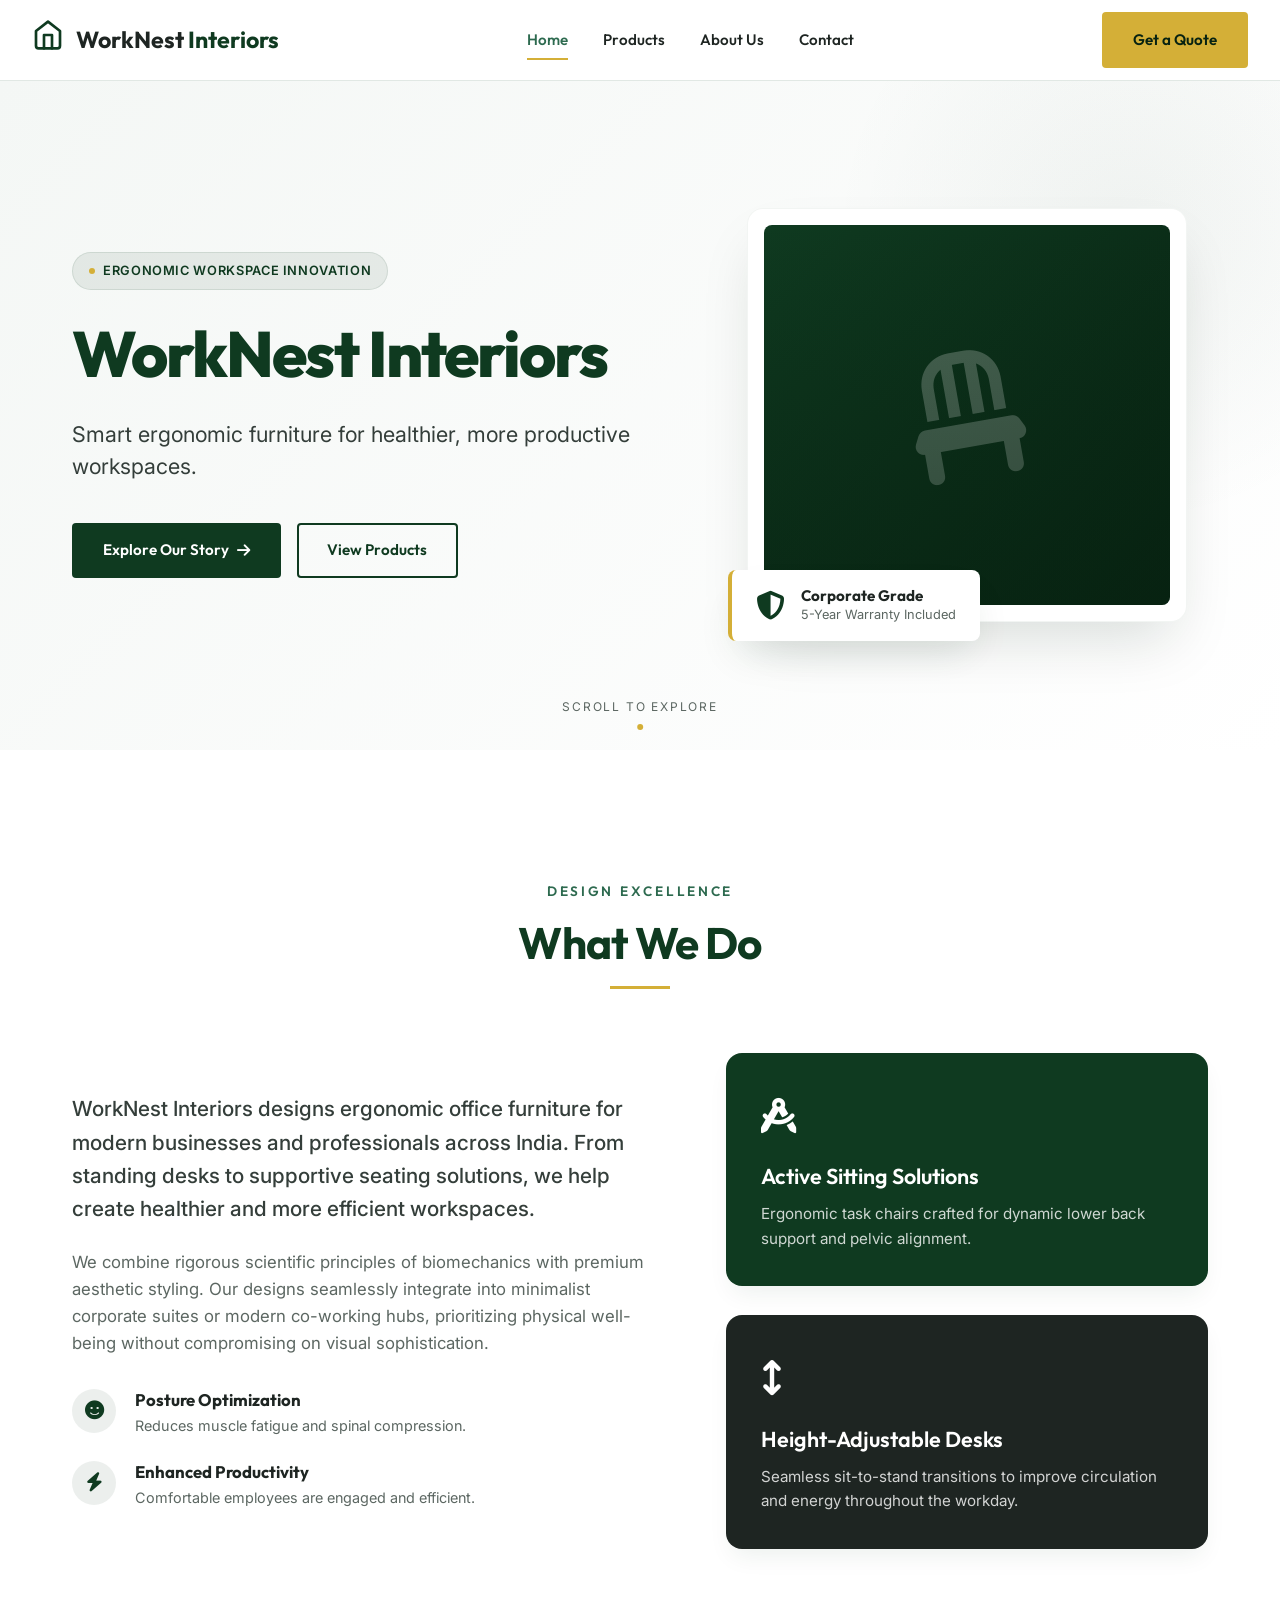
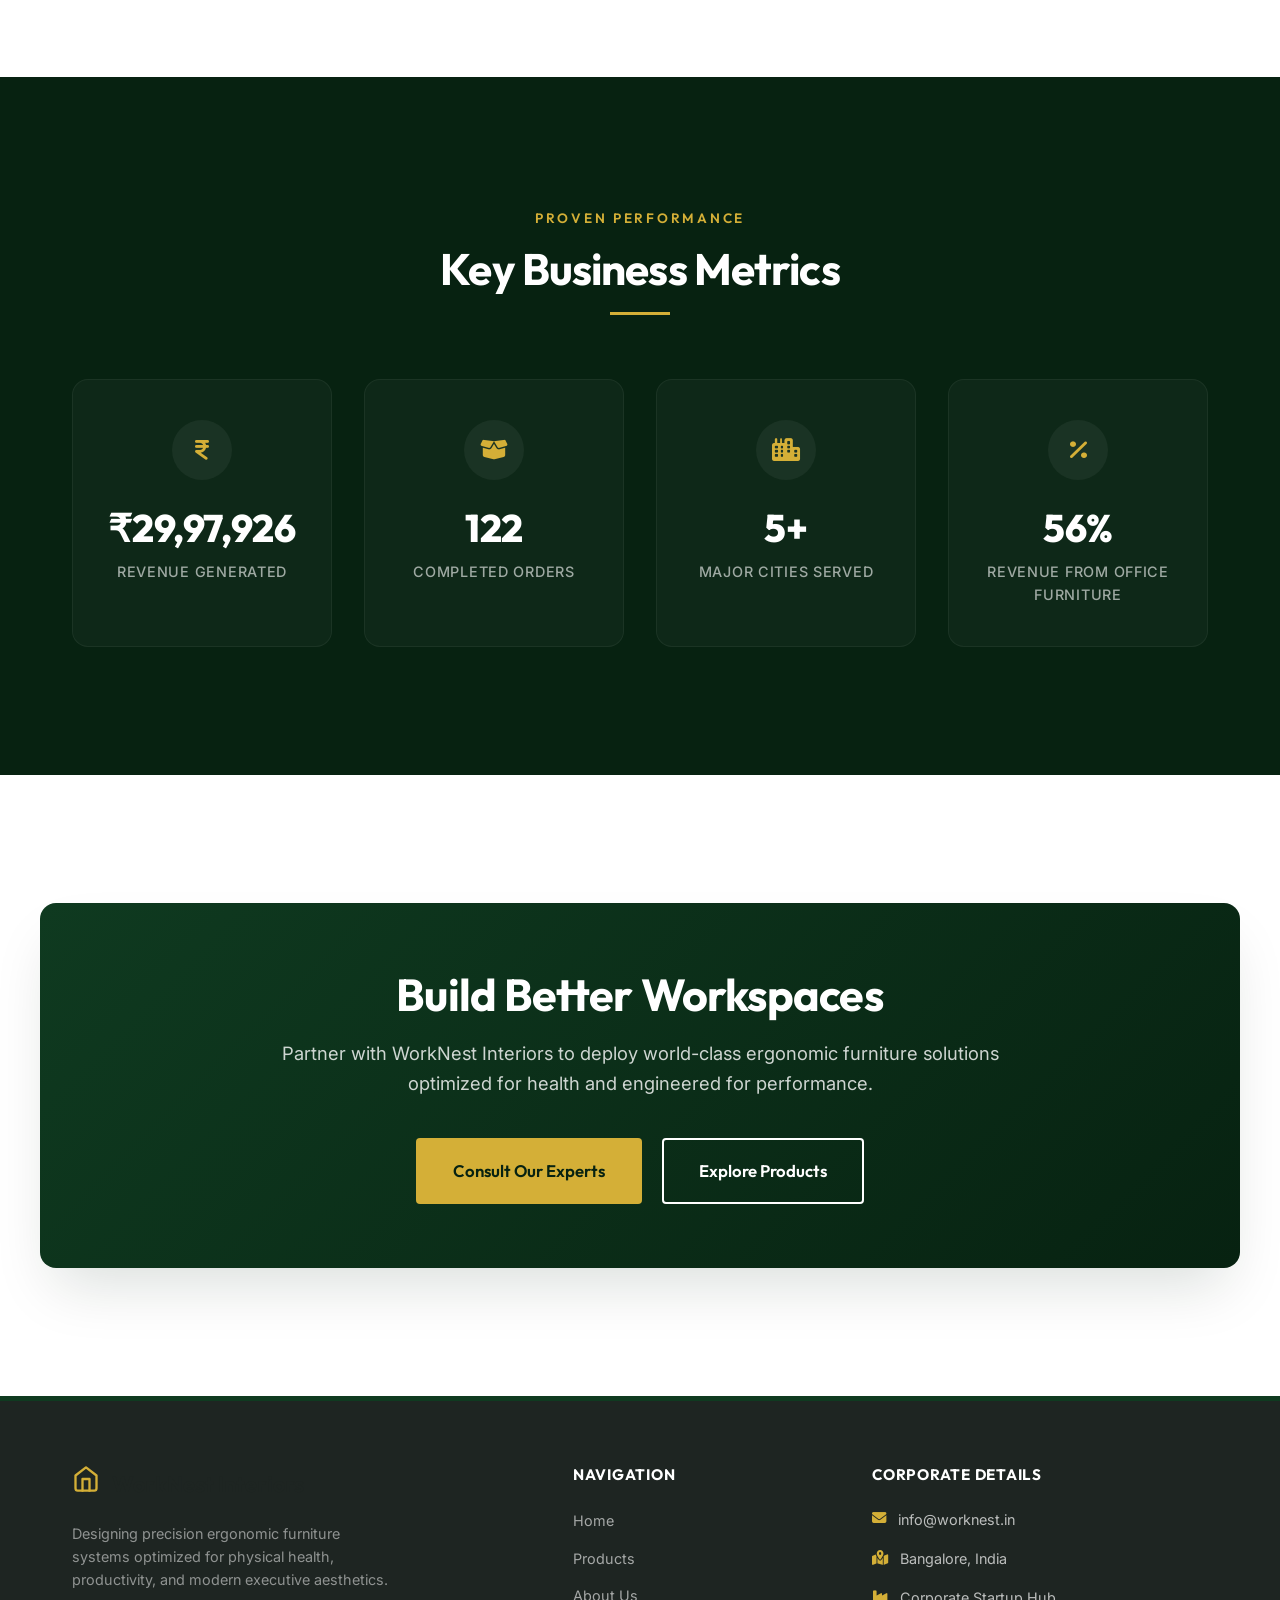
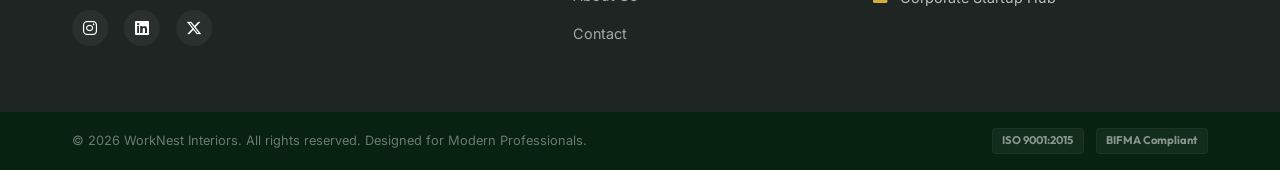
==== commit f60f88a0: "Add files via upload" ====
--- a/JS pro/index.html
+++ b/JS pro/index.html
@@ -364,45 +364,45 @@
                     <!-- Products Grid -->
                     <div class="products-grid">
                         <!-- Product 1 -->
-                        <div class="product-card" data-category="seating">
-                            <div class="product-tag">Bestseller</div>
+                        <div class="product-card" data-category="desks">
+                            <div class="product-tag">BESTSELLER</div>
                             <div class="product-image-container">
                                 <div class="product-placeholder-img">
-                                    <i class="fa-solid fa-chair product-chair-icon"></i>
-                                </div>
-                                <button class="btn-product-quickview" onclick="openProductModal('SpinalCare Pro Task Chair', 'Premium ergonomic chair with self-adjusting lumbar support, 3D armrests, and dynamic mesh backing.')">
+                                    <img src="assets/ergodesk_pro.png" alt="ErgoDesk Pro" style="width: 100%; height: 100%; object-fit: cover;">
+                                </div>
+                                <button class="btn-product-quickview" onclick="openProductModal('ErgoDesk Pro', 'Designed for professionals who spend long hours at their desk, the ErgoDesk Pro combines ergonomic comfort with a clean executive aesthetic. Its spacious work surface and posture-friendly design help reduce fatigue while improving productivity in modern offices and home workspaces.')">
                                     <i class="fa-solid fa-eye"></i> Quick View
                                 </button>
                             </div>
                             <div class="product-info">
-                                <div class="product-meta">Active Seating</div>
-                                <h3>SpinalCare Pro Task Chair</h3>
-                                <p>Self-adjusting lumbar mechanism with synchronous tilt and ultra-breathable posture mesh backing.</p>
+                                <div class="product-meta">Office Furniture</div>
+                                <h3>ErgoDesk Pro</h3>
+                                <p>Designed for professionals who spend long hours at their desk, the ErgoDesk Pro combines ergonomic comfort with a clean executive aesthetic.</p>
                                 <div class="product-footer">
-                                    <span class="warranty-badge"><i class="fa-solid fa-shield"></i> 5-Year Warranty</span>
-                                    <a href="#contact" class="btn btn-outline btn-sm quote-btn-click" data-product="SpinalCare Pro Task Chair">Request Quote</a>
+                                    <span class="product-price" style="font-weight: 600; font-size: 1.1rem; color: var(--primary);">₹18,500</span>
+                                    <a href="#contact" class="btn btn-outline btn-sm quote-btn-click" data-product="ErgoDesk Pro" data-page="contact">Get a Quote</a>
                                 </div>
                             </div>
                         </div>
 
                         <!-- Product 2 -->
                         <div class="product-card" data-category="desks">
-                            <div class="product-tag">Premium</div>
+                            <div class="product-tag">PREMIUM</div>
                             <div class="product-image-container">
                                 <div class="product-placeholder-img">
-                                    <i class="fa-solid fa-table-columns product-desk-icon"></i>
-                                </div>
-                                <button class="btn-product-quickview" onclick="openProductModal('AeroDesk Standing Desk', 'Smart electric dual-motor height adjustable desk with anti-collision tech, memory keypads, and sleek bamboo table top.')">
+                                    <img src="assets/standdesk_elite.png" alt="StandDesk Elite" style="width: 100%; height: 100%; object-fit: cover;">
+                                </div>
+                                <button class="btn-product-quickview" onclick="openProductModal('StandDesk Elite', 'Work comfortably whether sitting or standing. The StandDesk Elite helps reduce back strain and improve energy levels during long workdays with smooth height adjustment and a premium workspace design built for modern teams and creators.')">
                                     <i class="fa-solid fa-eye"></i> Quick View
                                 </button>
                             </div>
                             <div class="product-info">
-                                <div class="product-meta">Smart Desks</div>
-                                <h3>AeroDesk Standing Desk</h3>
-                                <p>Dual-motor active height configuration with custom preset memory, solid core, and anti-collision system.</p>
+                                <div class="product-meta">Office Furniture</div>
+                                <h3>StandDesk Elite</h3>
+                                <p>Work comfortably whether sitting or standing. The StandDesk Elite helps reduce back strain and improve energy levels during long workdays.</p>
                                 <div class="product-footer">
-                                    <span class="warranty-badge"><i class="fa-solid fa-shield"></i> 3-Year Warranty</span>
-                                    <a href="#contact" class="btn btn-outline btn-sm quote-btn-click" data-product="AeroDesk Standing Desk">Request Quote</a>
+                                    <span class="product-price" style="font-weight: 600; font-size: 1.1rem; color: var(--primary);">₹24,000</span>
+                                    <a href="#contact" class="btn btn-outline btn-sm quote-btn-click" data-product="StandDesk Elite" data-page="contact">Get a Quote</a>
                                 </div>
                             </div>
                         </div>
@@ -411,40 +411,82 @@
                         <div class="product-card" data-category="seating">
                             <div class="product-image-container">
                                 <div class="product-placeholder-img">
-                                    <i class="fa-solid fa-couch product-chair-icon"></i>
-                                </div>
-                                <button class="btn-product-quickview" onclick="openProductModal('ActiveStool Dynamic Seating', 'Ergonomic wobble stool designed for active sitting, engaging core muscles and promoting high concentration levels.')">
+                                    <img src="assets/airmesh_chair.png" alt="AirMesh Chair" style="width: 100%; height: 100%; object-fit: cover;">
+                                </div>
+                                <button class="btn-product-quickview" onclick="openProductModal('AirMesh Chair', 'Stay comfortable through extended work sessions with breathable mesh support and ergonomic posture alignment. The AirMesh Chair is designed to reduce back fatigue while maintaining airflow and flexibility throughout demanding office schedules.')">
                                     <i class="fa-solid fa-eye"></i> Quick View
                                 </button>
                             </div>
                             <div class="product-info">
-                                <div class="product-meta">Active Seating</div>
-                                <h3>ActiveStool Dynamic Seating</h3>
-                                <p>Specially engineered weighted tilt base to enable healthy micro-movements and active core engagement.</p>
+                                <div class="product-meta">Seating</div>
+                                <h3>AirMesh Chair</h3>
+                                <p>Stay comfortable through extended work sessions with breathable mesh support and ergonomic posture alignment.</p>
                                 <div class="product-footer">
-                                    <span class="warranty-badge"><i class="fa-solid fa-shield"></i> 3-Year Warranty</span>
-                                    <a href="#contact" class="btn btn-outline btn-sm quote-btn-click" data-product="ActiveStool Dynamic Seating">Request Quote</a>
+                                    <span class="product-price" style="font-weight: 600; font-size: 1.1rem; color: var(--primary);">₹9,200</span>
+                                    <a href="#contact" class="btn btn-outline btn-sm quote-btn-click" data-product="AirMesh Chair" data-page="contact">Get a Quote</a>
                                 </div>
                             </div>
                         </div>
 
                         <!-- Product 4 -->
+                        <div class="product-card" data-category="seating">
+                            <div class="product-image-container">
+                                <div class="product-placeholder-img">
+                                    <img src="assets/lumbarpro_chair.png" alt="LumbarPro Chair" style="width: 100%; height: 100%; object-fit: cover;">
+                                </div>
+                                <button class="btn-product-quickview" onclick="openProductModal('LumbarPro Chair', 'Built for posture-focused comfort, the LumbarPro Chair delivers enhanced lumbar support for professionals dealing with long sitting hours. Its ergonomic cushioning and adjustable support system help improve focus, comfort, and workplace wellness.')">
+                                    <i class="fa-solid fa-eye"></i> Quick View
+                                </button>
+                            </div>
+                            <div class="product-info">
+                                <div class="product-meta">Seating</div>
+                                <h3>LumbarPro Chair</h3>
+                                <p>Built for posture-focused comfort, the LumbarPro Chair delivers enhanced lumbar support for professionals dealing with long sitting hours.</p>
+                                <div class="product-footer">
+                                    <span class="product-price" style="font-weight: 600; font-size: 1.1rem; color: var(--primary);">₹12,500</span>
+                                    <a href="#contact" class="btn btn-outline btn-sm quote-btn-click" data-product="LumbarPro Chair" data-page="contact">Get a Quote</a>
+                                </div>
+                            </div>
+                        </div>
+
+                        <!-- Product 5 -->
                         <div class="product-card" data-category="accessories">
                             <div class="product-image-container">
                                 <div class="product-placeholder-img">
-                                    <i class="fa-solid fa-cubes product-acc-icon"></i>
-                                </div>
-                                <button class="btn-product-quickview" onclick="openProductModal('NestLumbar Memory Support', 'Orthopedic memory foam seat and back support cushions that instantly elevate comfort in any office environment.')">
+                                    <img src="assets/monitor_riser.png" alt="Monitor Riser XL" style="width: 100%; height: 100%; object-fit: cover;">
+                                </div>
+                                <button class="btn-product-quickview" onclick="openProductModal('Monitor Riser XL', 'Create a cleaner and healthier desk setup with the Monitor Riser XL. Designed to improve screen positioning and reduce neck strain, it adds both ergonomic support and workspace organization to modern desks.')">
                                     <i class="fa-solid fa-eye"></i> Quick View
                                 </button>
                             </div>
                             <div class="product-info">
                                 <div class="product-meta">Accessories</div>
-                                <h3>NestLumbar Memory Support</h3>
-                                <p>High-density memory foam engineered specifically for lumbar alignment, compatible with any seat setup.</p>
+                                <h3>Monitor Riser XL</h3>
+                                <p>Create a cleaner and healthier desk setup with the Monitor Riser XL. Designed to improve screen positioning and reduce neck strain.</p>
                                 <div class="product-footer">
-                                    <span class="warranty-badge"><i class="fa-solid fa-shield"></i> 1-Year Warranty</span>
-                                    <a href="#contact" class="btn btn-outline btn-sm quote-btn-click" data-product="NestLumbar Memory Support">Request Quote</a>
+                                    <span class="product-price" style="font-weight: 600; font-size: 1.1rem; color: var(--primary);">₹2,800</span>
+                                    <a href="#contact" class="btn btn-outline btn-sm quote-btn-click" data-product="Monitor Riser XL" data-page="contact">Get a Quote</a>
+                                </div>
+                            </div>
+                        </div>
+
+                        <!-- Product 6 -->
+                        <div class="product-card" data-category="accessories">
+                            <div class="product-image-container">
+                                <div class="product-placeholder-img">
+                                    <img src="assets/cablebox.png" alt="CableBox Organizer" style="width: 100%; height: 100%; object-fit: cover;">
+                                </div>
+                                <button class="btn-product-quickview" onclick="openProductModal('CableBox Organizer', 'Keep workspaces clean, organized, and distraction-free with the CableBox Organizer. Designed to hide messy cables and power strips, it improves workspace aesthetics while making desks safer and easier to manage.')">
+                                    <i class="fa-solid fa-eye"></i> Quick View
+                                </button>
+                            </div>
+                            <div class="product-info">
+                                <div class="product-meta">Accessories</div>
+                                <h3>CableBox Organizer</h3>
+                                <p>Keep workspaces clean, organized, and distraction-free with the CableBox Organizer. Designed to hide messy cables and power strips.</p>
+                                <div class="product-footer">
+                                    <span class="product-price" style="font-weight: 600; font-size: 1.1rem; color: var(--primary);">₹1,200</span>
+                                    <a href="#contact" class="btn btn-outline btn-sm quote-btn-click" data-product="CableBox Organizer" data-page="contact">Get a Quote</a>
                                 </div>
                             </div>
                         </div>
